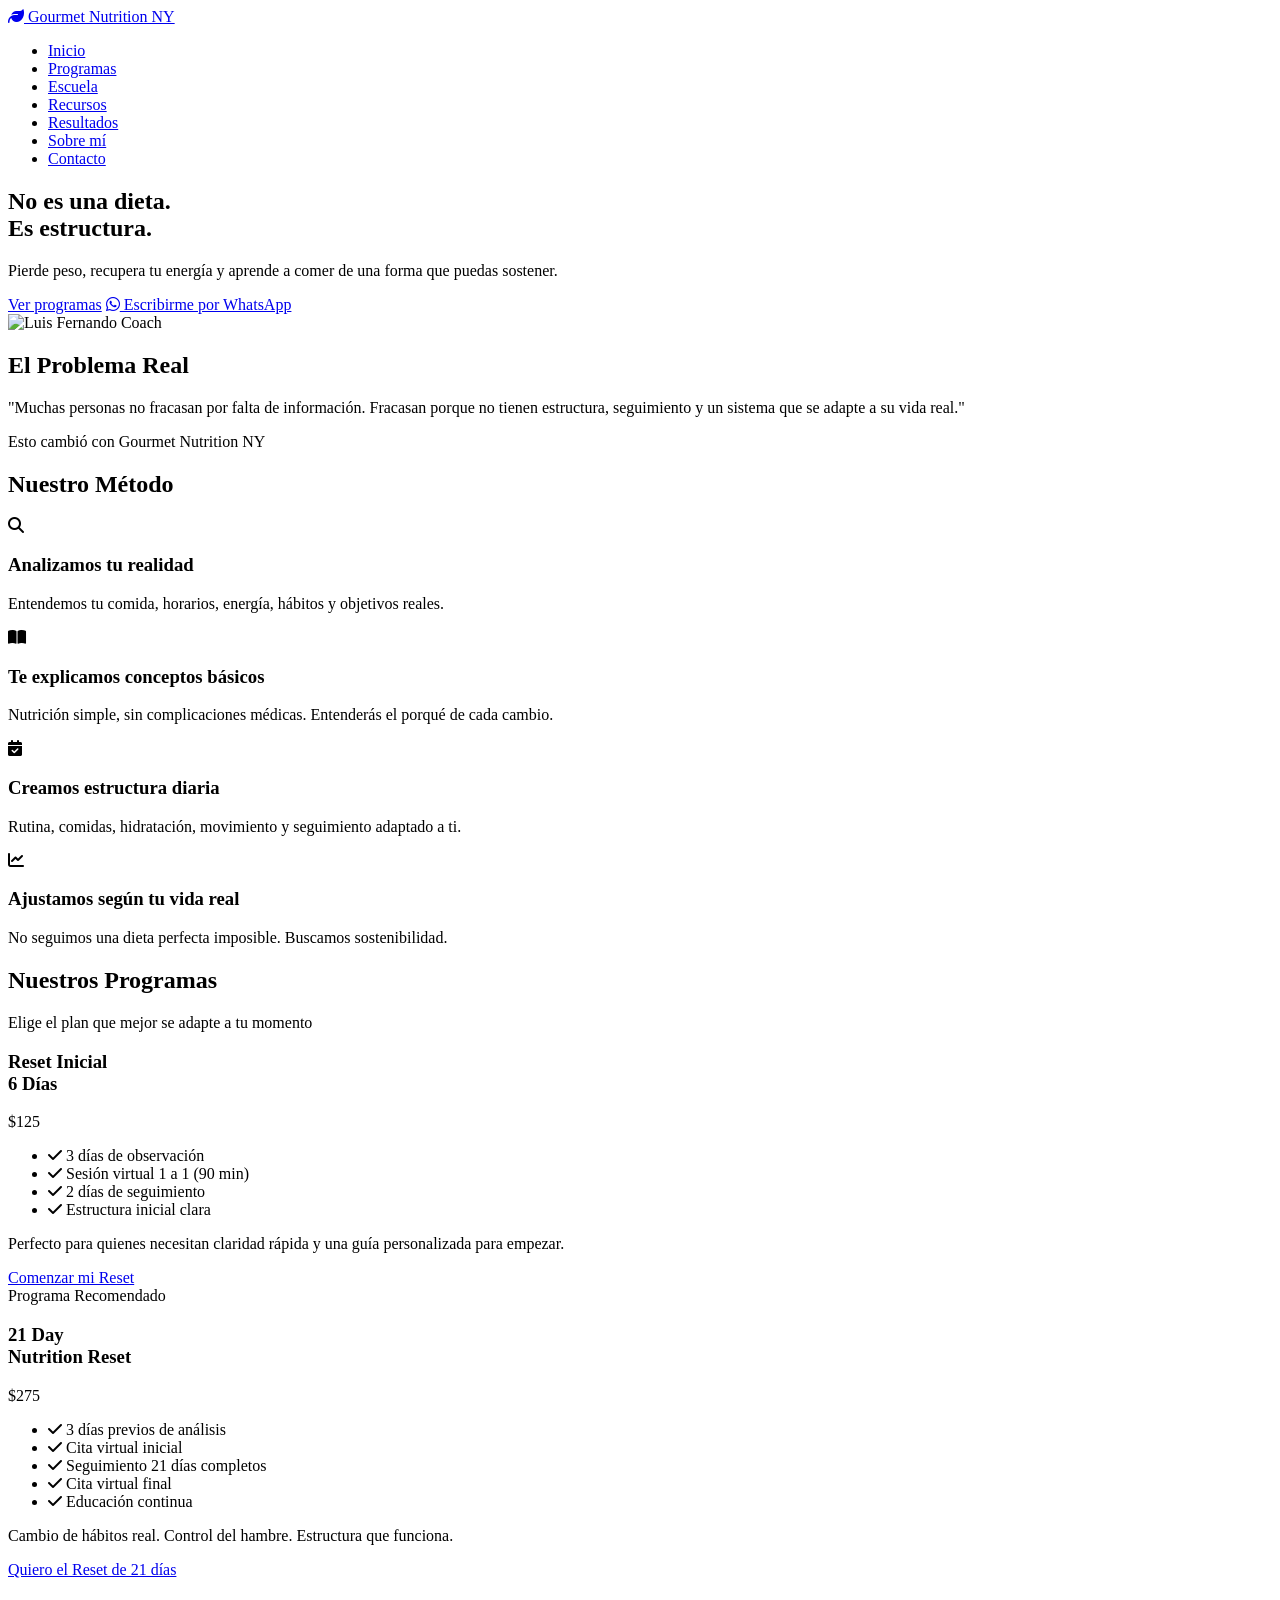
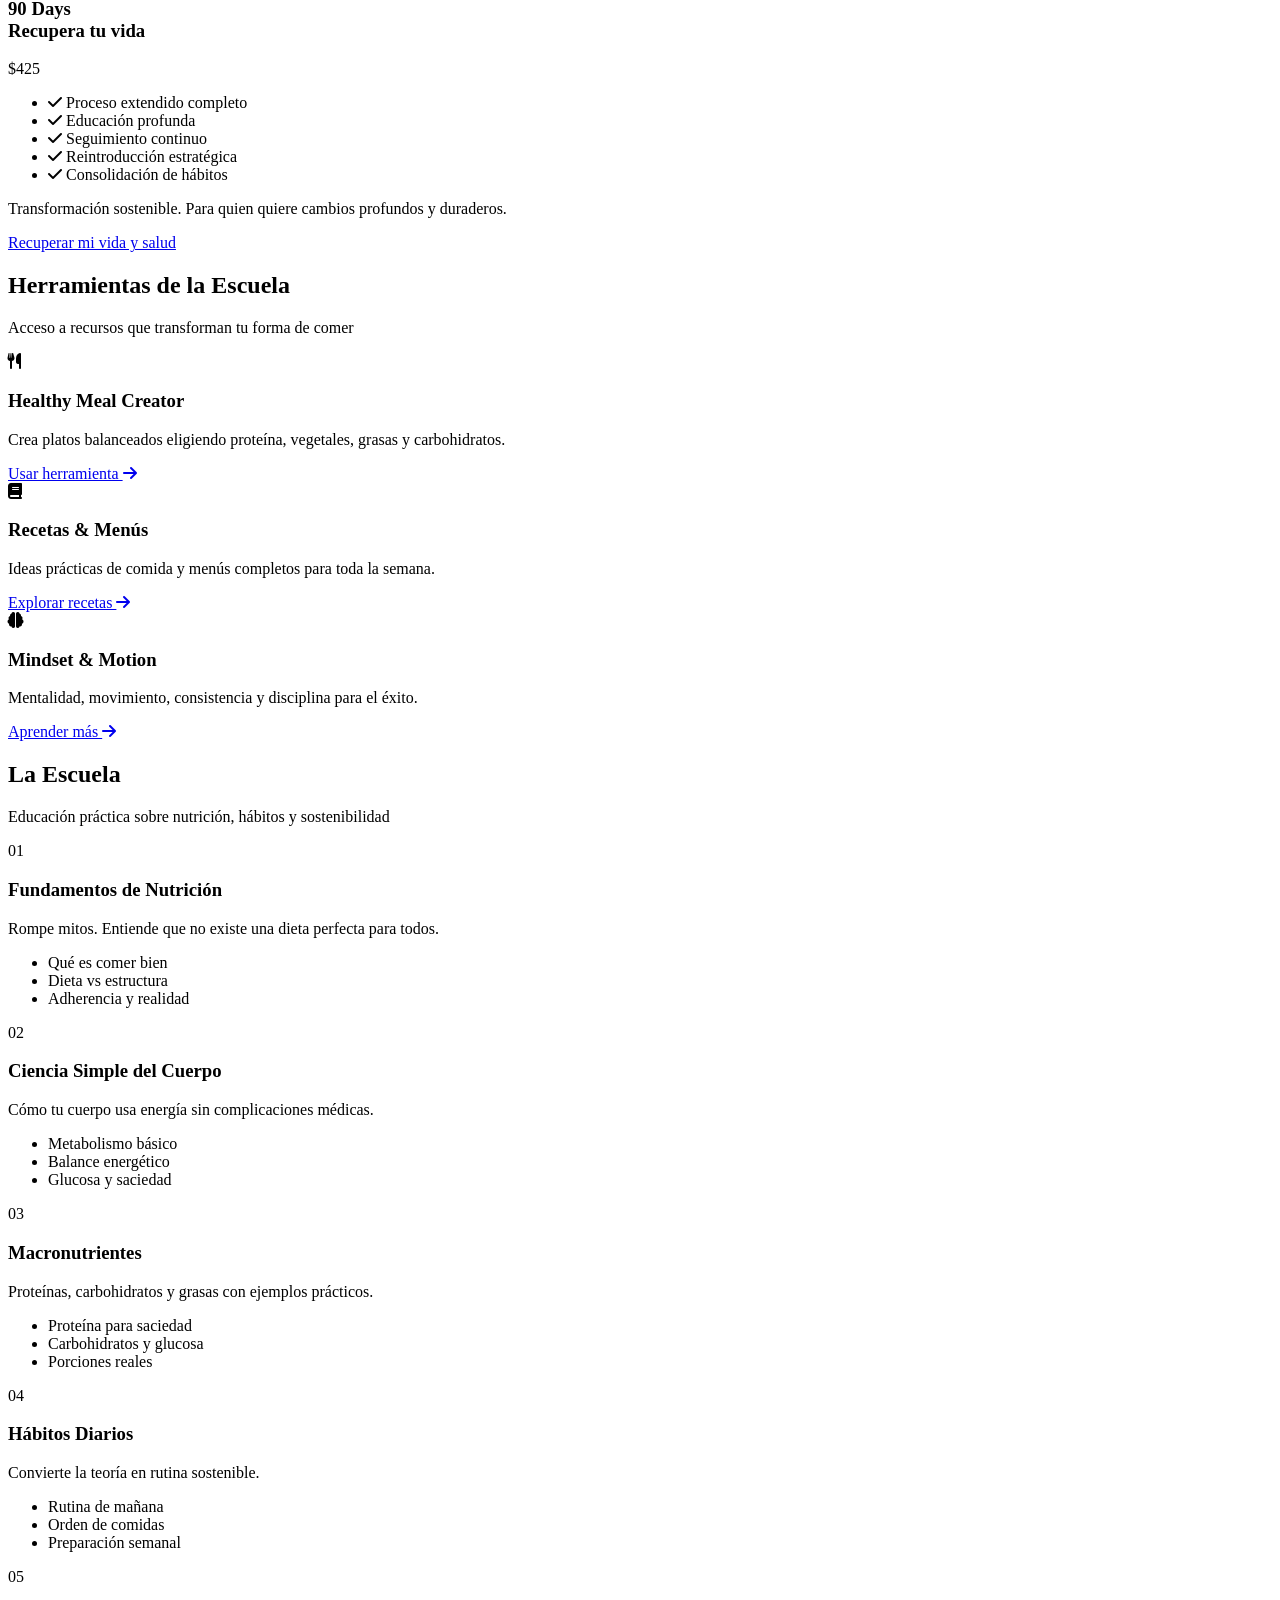
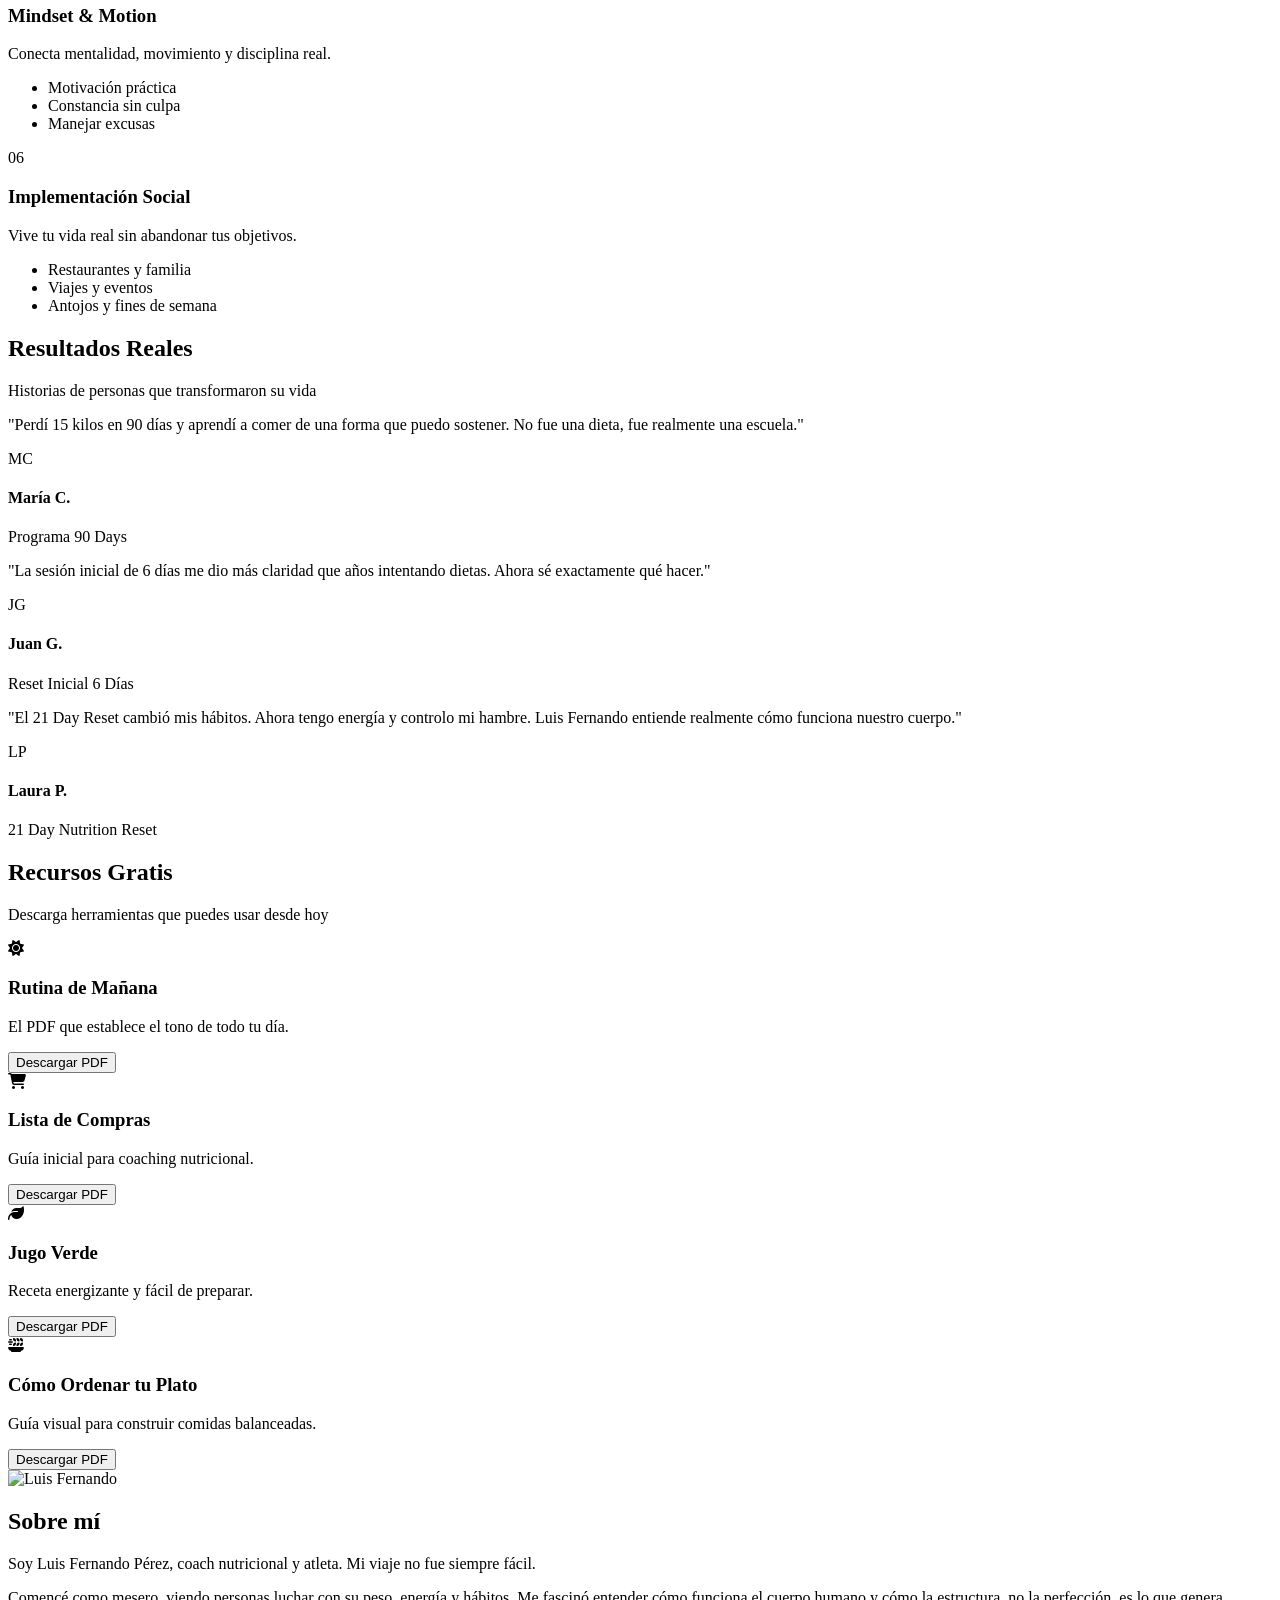
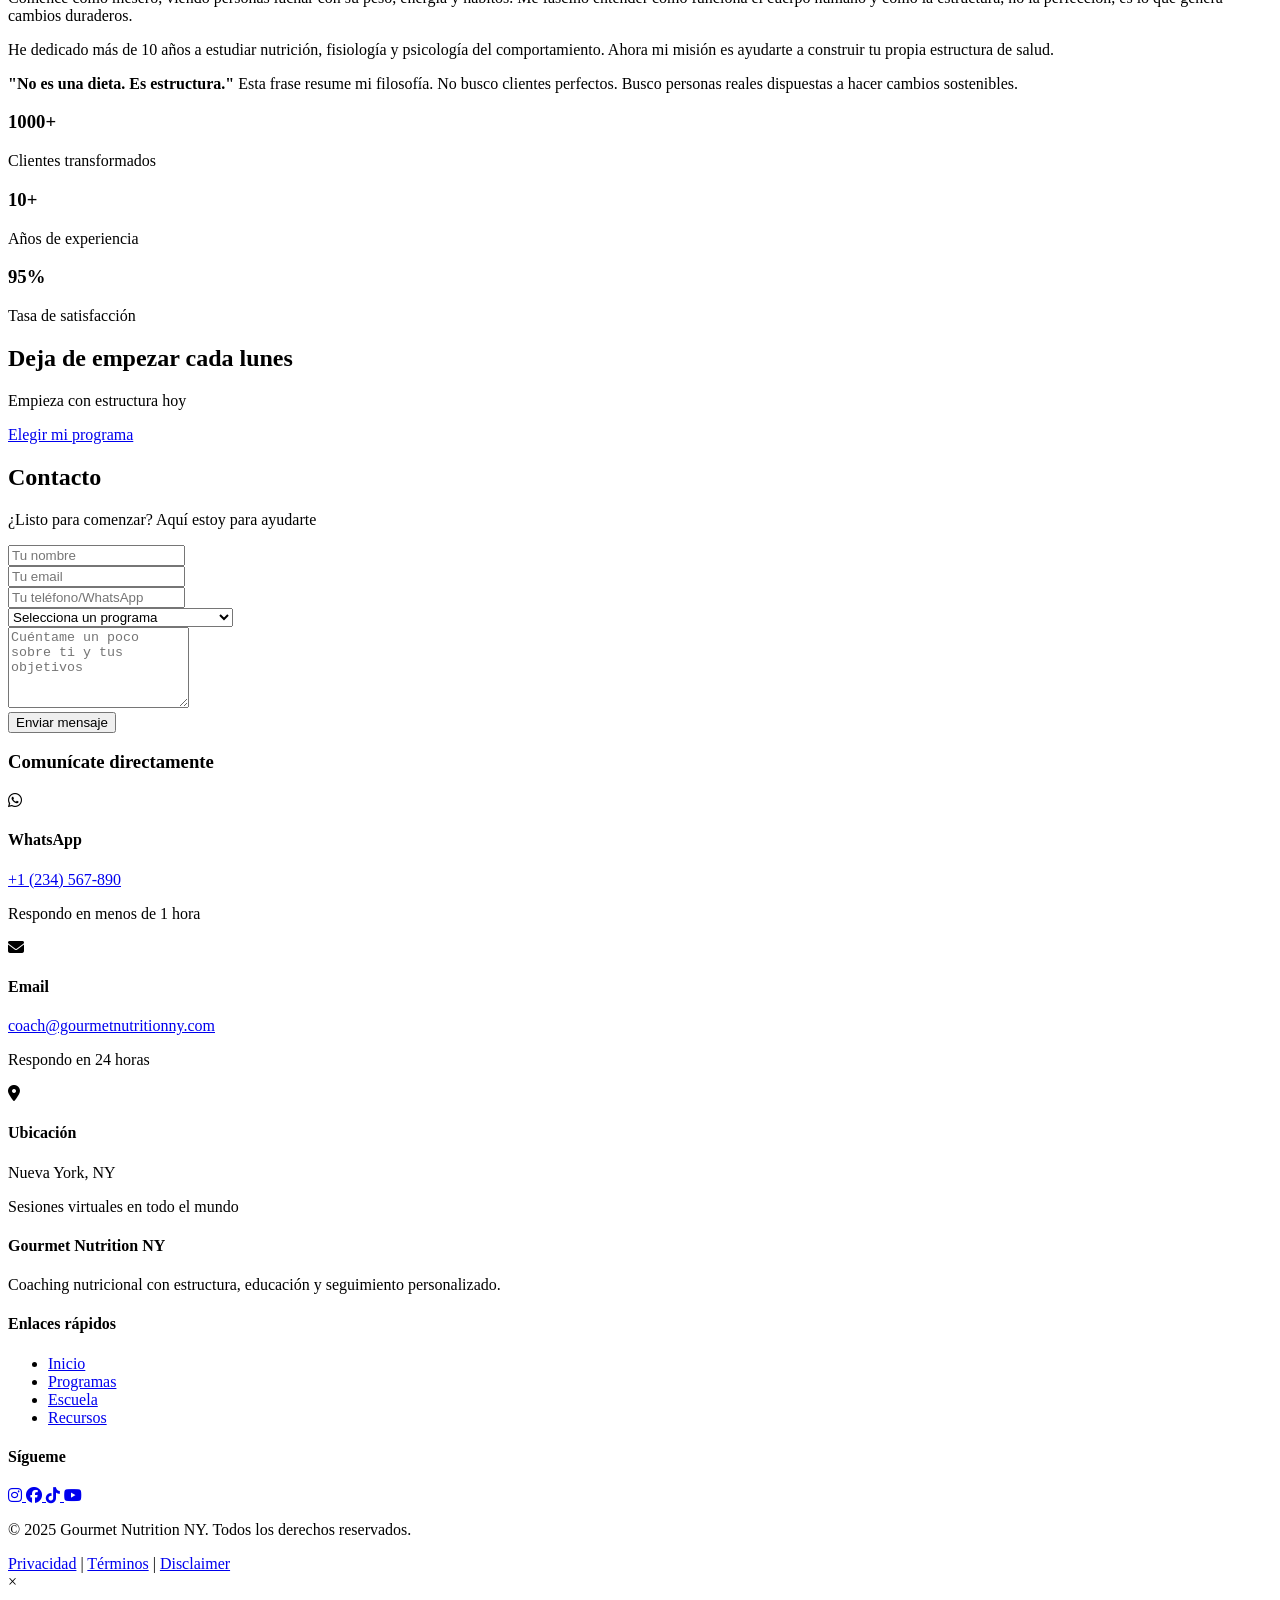
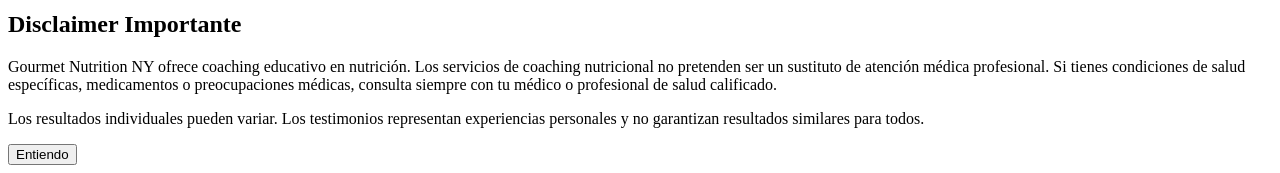
==== index.html @ f9303094 "First files for the website created with autopilots GitHub" ====
<!DOCTYPE html>
<html lang="es">
<head>
    <meta charset="UTF-8">
    <meta name="viewport" content="width=device-width, initial-scale=1.0">
    <meta name="description" content="Gourmet Nutrition NY - Coach Luis Fernando Pérez - Coaching nutricional con estructura y seguimiento personalizado">
    <meta name="keywords" content="nutrición, coaching, peso, energía, hábitos saludables, NY">
    <title>Gourmet Nutrition NY - No es una dieta. Es estructura.</title>
    
    <!-- Link to CSS -->
    <link rel="stylesheet" href="css/styles.css">
    
    <!-- Font Awesome for Icons -->
    <link rel="stylesheet" href="https://cdnjs.cloudflare.com/ajax/libs/font-awesome/6.4.0/css/all.min.css">
</head>
<body>
    <!-- ====== NAVIGATION BAR ====== -->
    <nav class="navbar">
        <div class="navbar-container">
            <!-- LOGO -->
            <div class="navbar-logo">
                <a href="#home">
                    <i class="fas fa-leaf"></i> Gourmet Nutrition NY
                </a>
            </div>
            
            <!-- MENU TOGGLE (Mobile) -->
            <div class="menu-toggle" id="menuToggle">
                <span></span>
                <span></span>
                <span></span>
            </div>
            
            <!-- NAVIGATION MENU -->
            <ul class="nav-menu" id="navMenu">
                <li><a href="#home" class="nav-link">Inicio</a></li>
                <li><a href="#programs" class="nav-link">Programas</a></li>
                <li><a href="#school" class="nav-link">Escuela</a></li>
                <li><a href="#resources" class="nav-link">Recursos</a></li>
                <li><a href="#testimonials" class="nav-link">Resultados</a></li>
                <li><a href="#about" class="nav-link">Sobre mí</a></li>
                <li><a href="#contact" class="nav-link nav-cta">Contacto</a></li>
            </ul>
        </div>
    </nav>

    <!-- ====== SECTION 1: HERO ====== -->
    <section id="home" class="hero">
        <div class="hero-content">
            <h1 class="hero-title">No es una dieta.<br>Es estructura.</h1>
            <p class="hero-subtitle">Pierde peso, recupera tu energía y aprende a comer de una forma que puedas sostener.</p>
            
            <div class="hero-buttons">
                <a href="#programs" class="btn btn-primary">Ver programas</a>
                <a href="https://wa.me/1234567890?text=Hola%20Luis%20Fernando,%20vi%20tu%20website%20y%20quiero%20informaci%C3%B3n" class="btn btn-secondary" target="_blank">
                    <i class="fab fa-whatsapp"></i> Escribirme por WhatsApp
                </a>
            </div>
        </div>
        
        <!-- Hero Image Area -->
        <div class="hero-image">
            <!-- CHANGE THIS IMAGE PATH TO YOUR ACTUAL HERO IMAGE -->
            <!-- Example: Replace 'assets/hero-image.jpg' with your actual image path -->
            <img src="https://via.placeholder.com/500x600?text=Luis+Fernando+%26+Healthy+Nutrition" alt="Luis Fernando Coach" class="hero-img">
        </div>
    </section>

    <!-- ====== SECTION 2: PROBLEM ====== -->
    <section id="problem" class="problem-section">
        <div class="container">
            <h2 class="section-title">El Problema Real</h2>
            <p class="problem-text">
                "Muchas personas no fracasan por falta de información. Fracasan porque no tienen estructura,
                seguimiento y un sistema que se adapte a su vida real."
            </p>
            <p class="problem-emphasis">Esto cambió con Gourmet Nutrition NY</p>
        </div>
    </section>

    <!-- ====== SECTION 3: METHOD ====== -->
    <section id="method" class="method-section">
        <div class="container">
            <h2 class="section-title">Nuestro Método</h2>
            
            <div class="method-grid">
                <!-- Step 1 -->
                <div class="method-card">
                    <div class="method-icon">
                        <i class="fas fa-magnifying-glass"></i>
                    </div>
                    <h3>Analizamos tu realidad</h3>
                    <p>Entendemos tu comida, horarios, energía, hábitos y objetivos reales.</p>
                </div>
                
                <!-- Step 2 -->
                <div class="method-card">
                    <div class="method-icon">
                        <i class="fas fa-book-open"></i>
                    </div>
                    <h3>Te explicamos conceptos básicos</h3>
                    <p>Nutrición simple, sin complicaciones médicas. Entenderás el porqué de cada cambio.</p>
                </div>
                
                <!-- Step 3 -->
                <div class="method-card">
                    <div class="method-icon">
                        <i class="fas fa-calendar-check"></i>
                    </div>
                    <h3>Creamos estructura diaria</h3>
                    <p>Rutina, comidas, hidratación, movimiento y seguimiento adaptado a ti.</p>
                </div>
                
                <!-- Step 4 -->
                <div class="method-card">
                    <div class="method-icon">
                        <i class="fas fa-chart-line"></i>
                    </div>
                    <h3>Ajustamos según tu vida real</h3>
                    <p>No seguimos una dieta perfecta imposible. Buscamos sostenibilidad.</p>
                </div>
            </div>
        </div>
    </section>

    <!-- ====== SECTION 4: PROGRAMS ====== -->
    <section id="programs" class="programs-section">
        <div class="container">
            <h2 class="section-title">Nuestros Programas</h2>
            <p class="section-subtitle">Elige el plan que mejor se adapte a tu momento</p>
            
            <div class="programs-grid">
                <!-- Program 1: 6 Days -->
                <div class="program-card">
                    <div class="program-header">
                        <h3>Reset Inicial<br>6 Días</h3>
                        <p class="program-price">$125</p>
                    </div>
                    
                    <div class="program-body">
                        <ul class="program-features">
                            <li><i class="fas fa-check"></i> 3 días de observación</li>
                            <li><i class="fas fa-check"></i> Sesión virtual 1 a 1 (90 min)</li>
                            <li><i class="fas fa-check"></i> 2 días de seguimiento</li>
                            <li><i class="fas fa-check"></i> Estructura inicial clara</li>
                        </ul>
                        <p class="program-description">Perfecto para quienes necesitan claridad rápida y una guía personalizada para empezar.</p>
                    </div>
                    
                    <a href="#contact" class="btn btn-primary btn-block">Comenzar mi Reset</a>
                </div>
                
                <!-- Program 2: 21 Days (FEATURED) -->
                <div class="program-card program-featured">
                    <div class="featured-badge">Programa Recomendado</div>
                    
                    <div class="program-header">
                        <h3>21 Day<br>Nutrition Reset</h3>
                        <p class="program-price">$275</p>
                    </div>
                    
                    <div class="program-body">
                        <ul class="program-features">
                            <li><i class="fas fa-check"></i> 3 días previos de análisis</li>
                            <li><i class="fas fa-check"></i> Cita virtual inicial</li>
                            <li><i class="fas fa-check"></i> Seguimiento 21 días completos</li>
                            <li><i class="fas fa-check"></i> Cita virtual final</li>
                            <li><i class="fas fa-check"></i> Educación continua</li>
                        </ul>
                        <p class="program-description">Cambio de hábitos real. Control del hambre. Estructura que funciona.</p>
                    </div>
                    
                    <a href="#contact" class="btn btn-primary btn-block">Quiero el Reset de 21 días</a>
                </div>
                
                <!-- Program 3: 90 Days -->
                <div class="program-card">
                    <div class="program-header">
                        <h3>90 Days<br>Recupera tu vida</h3>
                        <p class="program-price">$425</p>
                    </div>
                    
                    <div class="program-body">
                        <ul class="program-features">
                            <li><i class="fas fa-check"></i> Proceso extendido completo</li>
                            <li><i class="fas fa-check"></i> Educación profunda</li>
                            <li><i class="fas fa-check"></i> Seguimiento continuo</li>
                            <li><i class="fas fa-check"></i> Reintroducción estratégica</li>
                            <li><i class="fas fa-check"></i> Consolidación de hábitos</li>
                        </ul>
                        <p class="program-description">Transformación sostenible. Para quien quiere cambios profundos y duraderos.</p>
                    </div>
                    
                    <a href="#contact" class="btn btn-primary btn-block">Recuperar mi vida y salud</a>
                </div>
            </div>
        </div>
    </section>

    <!-- ====== SECTION 5: TOOLS ====== -->
    <section id="tools" class="tools-section">
        <div class="container">
            <h2 class="section-title">Herramientas de la Escuela</h2>
            <p class="section-subtitle">Acceso a recursos que transforman tu forma de comer</p>
            
            <div class="tools-grid">
                <!-- Tool 1 -->
                <div class="tool-card">
                    <div class="tool-icon">
                        <i class="fas fa-utensils"></i>
                    </div>
                    <h3>Healthy Meal Creator</h3>
                    <p>Crea platos balanceados eligiendo proteína, vegetales, grasas y carbohidratos.</p>
                    <a href="#" class="tool-link">Usar herramienta <i class="fas fa-arrow-right"></i></a>
                </div>
                
                <!-- Tool 2 -->
                <div class="tool-card">
                    <div class="tool-icon">
                        <i class="fas fa-book"></i>
                    </div>
                    <h3>Recetas & Menús</h3>
                    <p>Ideas prácticas de comida y menús completos para toda la semana.</p>
                    <a href="#" class="tool-link">Explorar recetas <i class="fas fa-arrow-right"></i></a>
                </div>
                
                <!-- Tool 3 -->
                <div class="tool-card">
                    <div class="tool-icon">
                        <i class="fas fa-brain"></i>
                    </div>
                    <h3>Mindset & Motion</h3>
                    <p>Mentalidad, movimiento, consistencia y disciplina para el éxito.</p>
                    <a href="#" class="tool-link">Aprender más <i class="fas fa-arrow-right"></i></a>
                </div>
            </div>
        </div>
    </section>

    <!-- ====== SECTION 6: SCHOOL ====== -->
    <section id="school" class="school-section">
        <div class="container">
            <h2 class="section-title">La Escuela</h2>
            <p class="section-subtitle">Educación práctica sobre nutrición, hábitos y sostenibilidad</p>
            
            <div class="modules-grid">
                <!-- Module 1 -->
                <div class="module-card">
                    <div class="module-number">01</div>
                    <h3>Fundamentos de Nutrición</h3>
                    <p>Rompe mitos. Entiende que no existe una dieta perfecta para todos.</p>
                    <ul>
                        <li>Qué es comer bien</li>
                        <li>Dieta vs estructura</li>
                        <li>Adherencia y realidad</li>
                    </ul>
                </div>
                
                <!-- Module 2 -->
                <div class="module-card">
                    <div class="module-number">02</div>
                    <h3>Ciencia Simple del Cuerpo</h3>
                    <p>Cómo tu cuerpo usa energía sin complicaciones médicas.</p>
                    <ul>
                        <li>Metabolismo básico</li>
                        <li>Balance energético</li>
                        <li>Glucosa y saciedad</li>
                    </ul>
                </div>
                
                <!-- Module 3 -->
                <div class="module-card">
                    <div class="module-number">03</div>
                    <h3>Macronutrientes</h3>
                    <p>Proteínas, carbohidratos y grasas con ejemplos prácticos.</p>
                    <ul>
                        <li>Proteína para saciedad</li>
                        <li>Carbohidratos y glucosa</li>
                        <li>Porciones reales</li>
                    </ul>
                </div>
                
                <!-- Module 4 -->
                <div class="module-card">
                    <div class="module-number">04</div>
                    <h3>Hábitos Diarios</h3>
                    <p>Convierte la teoría en rutina sostenible.</p>
                    <ul>
                        <li>Rutina de mañana</li>
                        <li>Orden de comidas</li>
                        <li>Preparación semanal</li>
                    </ul>
                </div>
                
                <!-- Module 5 -->
                <div class="module-card">
                    <div class="module-number">05</div>
                    <h3>Mindset & Motion</h3>
                    <p>Conecta mentalidad, movimiento y disciplina real.</p>
                    <ul>
                        <li>Motivación práctica</li>
                        <li>Constancia sin culpa</li>
                        <li>Manejar excusas</li>
                    </ul>
                </div>
                
                <!-- Module 6 -->
                <div class="module-card">
                    <div class="module-number">06</div>
                    <h3>Implementación Social</h3>
                    <p>Vive tu vida real sin abandonar tus objetivos.</p>
                    <ul>
                        <li>Restaurantes y familia</li>
                        <li>Viajes y eventos</li>
                        <li>Antojos y fines de semana</li>
                    </ul>
                </div>
            </div>
        </div>
    </section>

    <!-- ====== SECTION 7: TESTIMONIALS ====== -->
    <section id="testimonials" class="testimonials-section">
        <div class="container">
            <h2 class="section-title">Resultados Reales</h2>
            <p class="section-subtitle">Historias de personas que transformaron su vida</p>
            
            <div class="testimonials-grid">
                <!-- Testimonial 1 -->
                <div class="testimonial-card">
                    <div class="testimonial-text">
                        <p>"Perdí 15 kilos en 90 días y aprendí a comer de una forma que puedo sostener. No fue una dieta, fue realmente una escuela."</p>
                    </div>
                    <div class="testimonial-author">
                        <div class="author-avatar">MC</div>
                        <div class="author-info">
                            <h4>María C.</h4>
                            <p>Programa 90 Days</p>
                        </div>
                    </div>
                </div>
                
                <!-- Testimonial 2 -->
                <div class="testimonial-card">
                    <div class="testimonial-text">
                        <p>"La sesión inicial de 6 días me dio más claridad que años intentando dietas. Ahora sé exactamente qué hacer."</p>
                    </div>
                    <div class="testimonial-author">
                        <div class="author-avatar">JG</div>
                        <div class="author-info">
                            <h4>Juan G.</h4>
                            <p>Reset Inicial 6 Días</p>
                        </div>
                    </div>
                </div>
                
                <!-- Testimonial 3 -->
                <div class="testimonial-card">
                    <div class="testimonial-text">
                        <p>"El 21 Day Reset cambió mis hábitos. Ahora tengo energía y controlo mi hambre. Luis Fernando entiende realmente cómo funciona nuestro cuerpo."</p>
                    </div>
                    <div class="testimonial-author">
                        <div class="author-avatar">LP</div>
                        <div class="author-info">
                            <h4>Laura P.</h4>
                            <p>21 Day Nutrition Reset</p>
                        </div>
                    </div>
                </div>
            </div>
        </div>
    </section>

    <!-- ====== SECTION 8: RESOURCES ====== -->
    <section id="resources" class="resources-section">
        <div class="container">
            <h2 class="section-title">Recursos Gratis</h2>
            <p class="section-subtitle">Descarga herramientas que puedes usar desde hoy</p>
            
            <div class="resources-grid">
                <!-- Resource 1 -->
                <div class="resource-card">
                    <div class="resource-icon">
                        <i class="fas fa-sun"></i>
                    </div>
                    <h3>Rutina de Mañana</h3>
                    <p>El PDF que establece el tono de todo tu día.</p>
                    <button class="btn btn-outline" onclick="downloadResource('morning-routine.pdf')">Descargar PDF</button>
                </div>
                
                <!-- Resource 2 -->
                <div class="resource-card">
                    <div class="resource-icon">
                        <i class="fas fa-shopping-cart"></i>
                    </div>
                    <h3>Lista de Compras</h3>
                    <p>Guía inicial para coaching nutricional.</p>
                    <button class="btn btn-outline" onclick="downloadResource('shopping-list.pdf')">Descargar PDF</button>
                </div>
                
                <!-- Resource 3 -->
                <div class="resource-card">
                    <div class="resource-icon">
                        <i class="fas fa-leaf"></i>
                    </div>
                    <h3>Jugo Verde</h3>
                    <p>Receta energizante y fácil de preparar.</p>
                    <button class="btn btn-outline" onclick="downloadResource('green-juice.pdf')">Descargar PDF</button>
                </div>
                
                <!-- Resource 4 -->
                <div class="resource-card">
                    <div class="resource-icon">
                        <i class="fas fa-plate-wheat"></i>
                    </div>
                    <h3>Cómo Ordenar tu Plato</h3>
                    <p>Guía visual para construir comidas balanceadas.</p>
                    <button class="btn btn-outline" onclick="downloadResource('plate-guide.pdf')">Descargar PDF</button>
                </div>
            </div>
        </div>
    </section>

    <!-- ====== SECTION 9: ABOUT ====== -->
    <section id="about" class="about-section">
        <div class="container">
            <div class="about-grid">
                <!-- About Image -->
                <div class="about-image">
                    <!-- CHANGE THIS IMAGE TO YOUR ACTUAL PHOTO -->
                    <img src="https://via.placeholder.com/400x500?text=Luis+Fernando+Coach" alt="Luis Fernando" class="about-img">
                </div>
                
                <!-- About Text -->
                <div class="about-text">
                    <h2 class="section-title">Sobre mí</h2>
                    <p>
                        Soy Luis Fernando Pérez, coach nutricional y atleta. Mi viaje no fue siempre fácil.
                    </p>
                    <p>
                        Comencé como mesero, viendo personas luchar con su peso, energía y hábitos. Me fascinó entender cómo funciona el cuerpo humano y cómo la estructura, no la perfección, es lo que genera cambios duraderos.
                    </p>
                    <p>
                        He dedicado más de 10 años a estudiar nutrición, fisiología y psicología del comportamiento. Ahora mi misión es ayudarte a construir tu propia estructura de salud.
                    </p>
                    <p>
                        <strong>"No es una dieta. Es estructura."</strong> Esta frase resume mi filosofía. No busco clientes perfectos. Busco personas reales dispuestas a hacer cambios sostenibles.
                    </p>
                    
                    <div class="about-stats">
                        <div class="stat">
                            <h3>1000+</h3>
                            <p>Clientes transformados</p>
                        </div>
                        <div class="stat">
                            <h3>10+</h3>
                            <p>Años de experiencia</p>
                        </div>
                        <div class="stat">
                            <h3>95%</h3>
                            <p>Tasa de satisfacción</p>
                        </div>
                    </div>
                </div>
            </div>
        </div>
    </section>

    <!-- ====== SECTION 10: CTA FINAL ====== -->
    <section class="cta-final-section">
        <div class="container">
            <h2>Deja de empezar cada lunes</h2>
            <p>Empieza con estructura hoy</p>
            <a href="#contact" class="btn btn-primary btn-large">Elegir mi programa</a>
        </div>
    </section>

    <!-- ====== SECTION 11: CONTACT ====== -->
    <section id="contact" class="contact-section">
        <div class="container">
            <h2 class="section-title">Contacto</h2>
            <p class="section-subtitle">¿Listo para comenzar? Aquí estoy para ayudarte</p>
            
            <div class="contact-grid">
                <!-- Contact Form -->
                <div class="contact-form">
                    <form id="contactForm" onsubmit="handleFormSubmit(event)">
                        <div class="form-group">
                            <input type="text" placeholder="Tu nombre" id="name" required>
                        </div>
                        <div class="form-group">
                            <input type="email" placeholder="Tu email" id="email" required>
                        </div>
                        <div class="form-group">
                            <input type="tel" placeholder="Tu teléfono/WhatsApp" id="phone" required>
                        </div>
                        <div class="form-group">
                            <select id="program" required>
                                <option value="">Selecciona un programa</option>
                                <option value="Reset Inicial 6 Días">Reset Inicial 6 Días - $125</option>
                                <option value="21 Day Nutrition Reset">21 Day Nutrition Reset - $275</option>
                                <option value="90 Days - Recupera tu vida">90 Days - Recupera tu vida - $425</option>
                            </select>
                        </div>
                        <div class="form-group">
                            <textarea placeholder="Cuéntame un poco sobre ti y tus objetivos" id="message" rows="5" required></textarea>
                        </div>
                        <button type="submit" class="btn btn-primary btn-block">Enviar mensaje</button>
                    </form>
                </div>
                
                <!-- Contact Info -->
                <div class="contact-info">
                    <h3>Comunícate directamente</h3>
                    
                    <div class="contact-item">
                        <i class="fab fa-whatsapp"></i>
                        <div>
                            <h4>WhatsApp</h4>
                            <a href="https://wa.me/1234567890" target="_blank">+1 (234) 567-890</a>
                            <p>Respondo en menos de 1 hora</p>
                        </div>
                    </div>
                    
                    <div class="contact-item">
                        <i class="fas fa-envelope"></i>
                        <div>
                            <h4>Email</h4>
                            <a href="mailto:coach@gourmetnutritionny.com">coach@gourmetnutritionny.com</a>
                            <p>Respondo en 24 horas</p>
                        </div>
                    </div>
                    
                    <div class="contact-item">
                        <i class="fas fa-map-marker-alt"></i>
                        <div>
                            <h4>Ubicación</h4>
                            <p>Nueva York, NY</p>
                            <p>Sesiones virtuales en todo el mundo</p>
                        </div>
                    </div>
                </div>
            </div>
        </div>
    </section>

    <!-- ====== FOOTER ====== -->
    <footer class="footer">
        <div class="container">
            <div class="footer-content">
                <div class="footer-section">
                    <h4>Gourmet Nutrition NY</h4>
                    <p>Coaching nutricional con estructura, educación y seguimiento personalizado.</p>
                </div>
                
                <div class="footer-section">
                    <h4>Enlaces rápidos</h4>
                    <ul>
                        <li><a href="#home">Inicio</a></li>
                        <li><a href="#programs">Programas</a></li>
                        <li><a href="#school">Escuela</a></li>
                        <li><a href="#resources">Recursos</a></li>
                    </ul>
                </div>
                
                <div class="footer-section">
                    <h4>Sígueme</h4>
                    <div class="social-links">
                        <a href="https://instagram.com/gourmetnutritionny" target="_blank" title="Instagram">
                            <i class="fab fa-instagram"></i>
                        </a>
                        <a href="https://facebook.com/gourmetnutritionny" target="_blank" title="Facebook">
                            <i class="fab fa-facebook"></i>
                        </a>
                        <a href="https://tiktok.com/@gourmetnutritionny" target="_blank" title="TikTok">
                            <i class="fab fa-tiktok"></i>
                        </a>
                        <a href="https://youtube.com/@gourmetnutritionny" target="_blank" title="YouTube">
                            <i class="fab fa-youtube"></i>
                        </a>
                    </div>
                </div>
            </div>
            
            <div class="footer-bottom">
                <p>&copy; 2025 Gourmet Nutrition NY. Todos los derechos reservados.</p>
                <div class="footer-links">
                    <a href="#privacy">Privacidad</a> | 
                    <a href="#terms">Términos</a> | 
                    <a href="#disclaimer">Disclaimer</a>
                </div>
            </div>
        </div>
    </footer>

    <!-- DISCLAIMER MODAL -->
    <div id="disclaimerModal" class="modal">
        <div class="modal-content">
            <span class="close" onclick="closeDisclaimer()">&times;</span>
            <h2>Disclaimer Importante</h2>
            <p>
                Gourmet Nutrition NY ofrece coaching educativo en nutrición. Los servicios de coaching nutricional no pretenden ser un sustituto de atención médica profesional. 
                Si tienes condiciones de salud específicas, medicamentos o preocupaciones médicas, consulta siempre con tu médico o profesional de salud calificado.
            </p>
            <p>
                Los resultados individuales pueden variar. Los testimonios representan experiencias personales y no garantizan resultados similares para todos.
            </p>
            <button class="btn btn-primary" onclick="closeDisclaimer()">Entiendo</button>
        </div>
    </div>

    <!-- JavaScript -->
    <script src="js/script.js"></script>
</body>
</html>
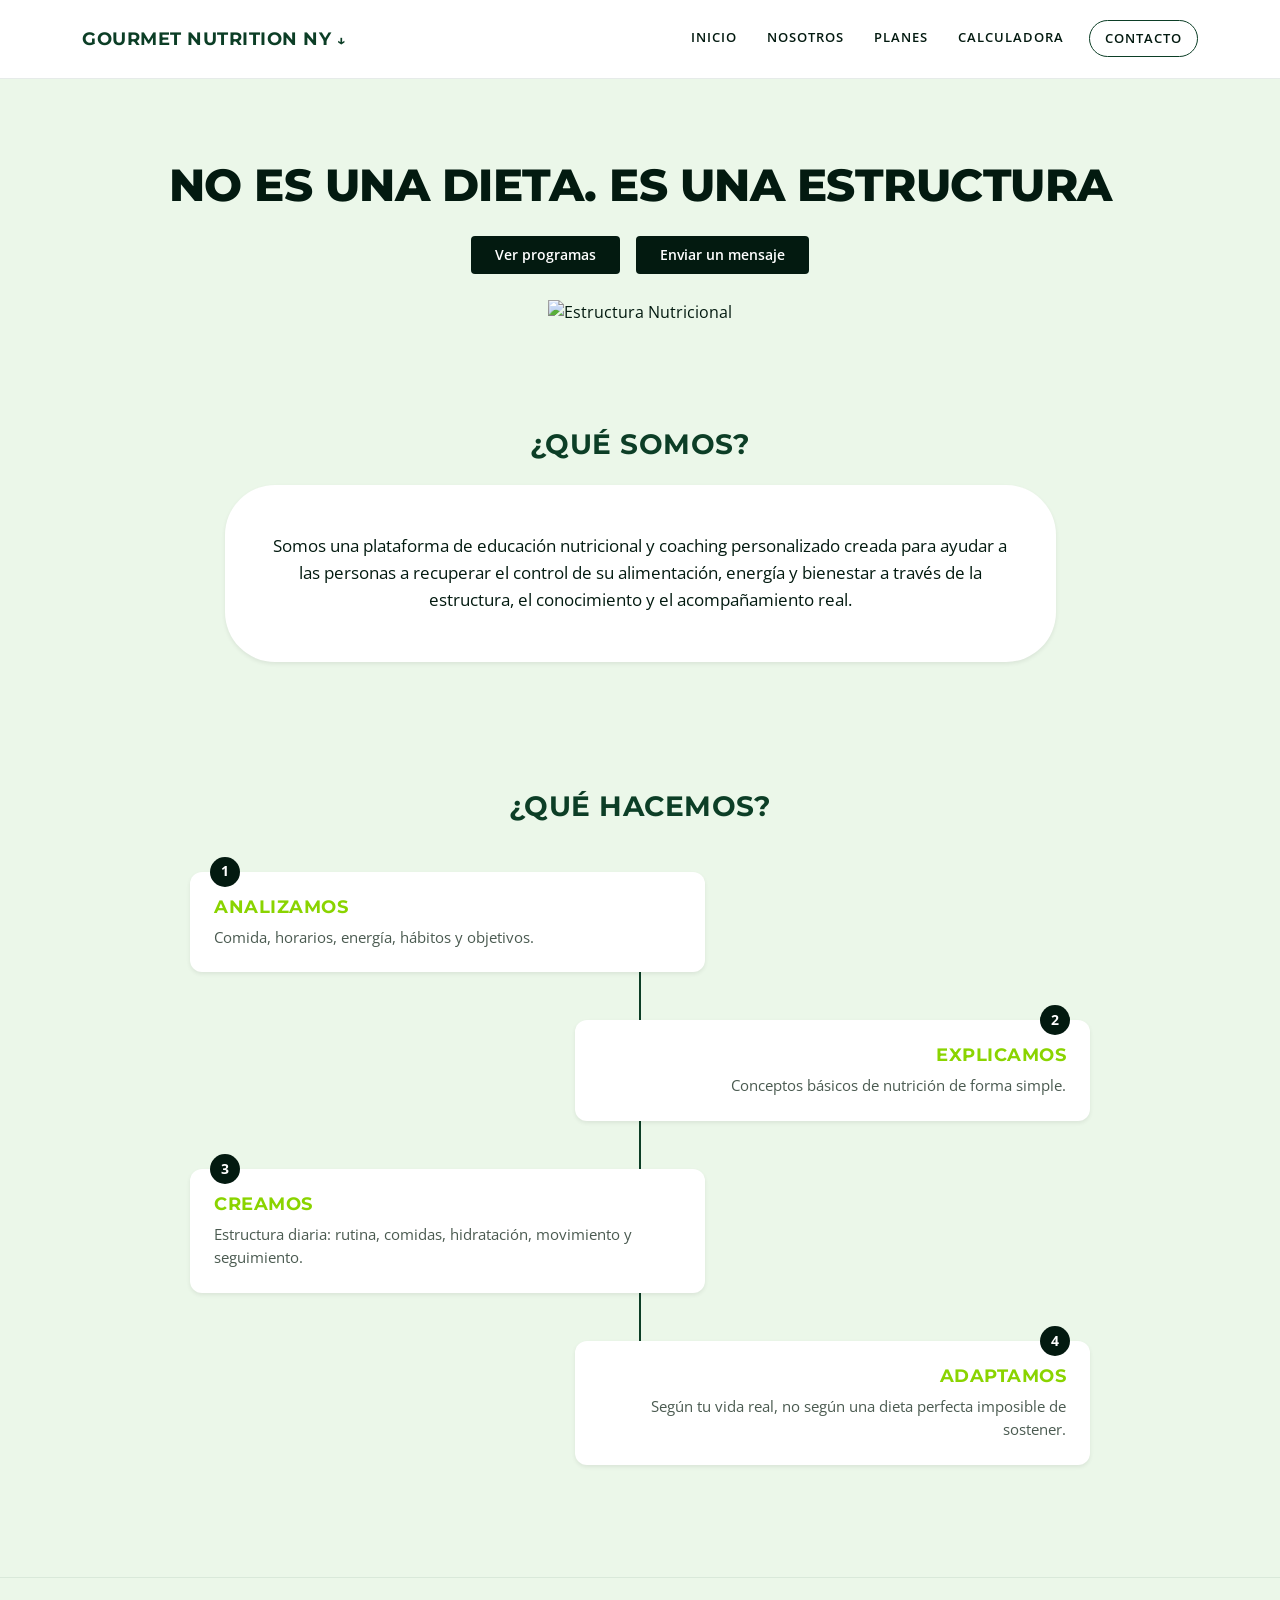
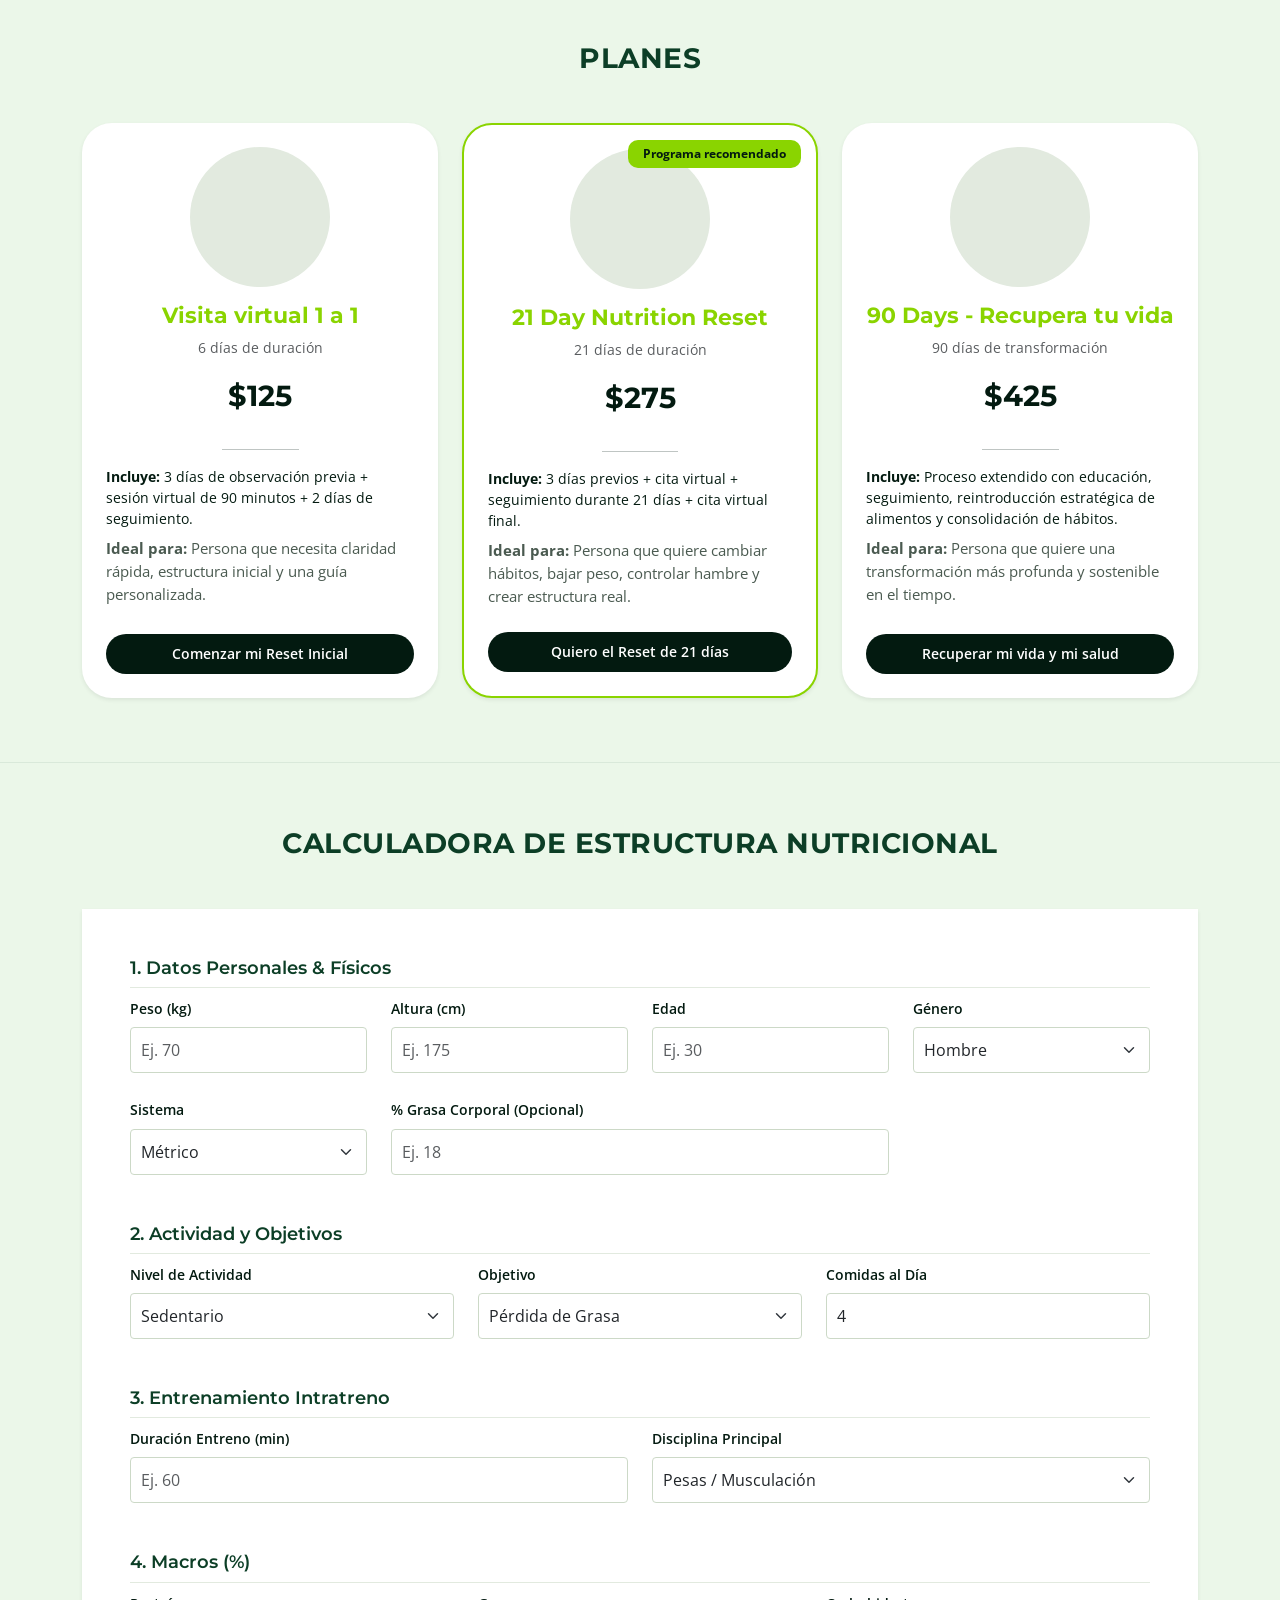
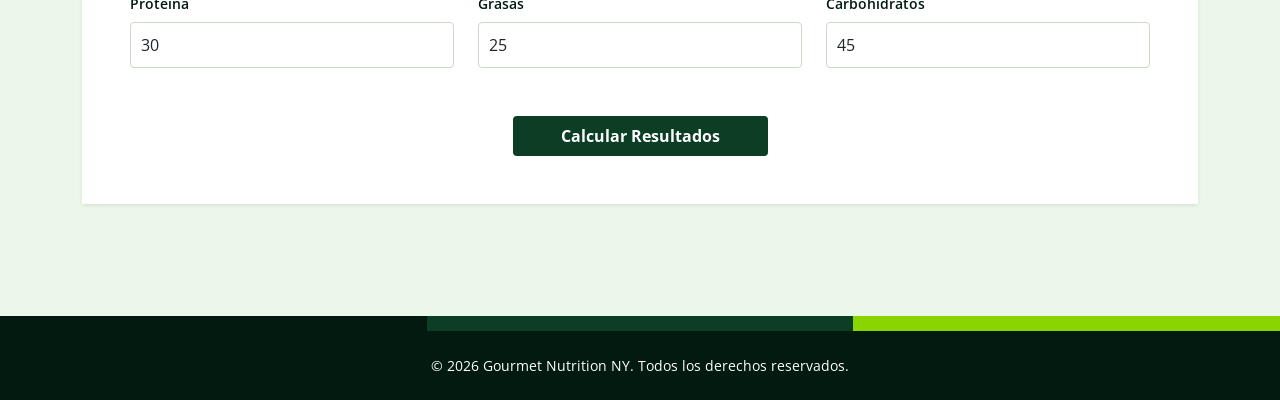
==== commit e224ffc7: "Add files via upload" ====
--- a/index.html
+++ b/index.html
@@ -1,615 +1,360 @@
 <!DOCTYPE html>
 <html lang="es">
 <head>
-    <meta charset="UTF-8">
-    <meta name="viewport" content="width=device-width, initial-scale=1.0">
-    <meta name="description" content="Gourmet Nutrition NY - Coach Luis Fernando Pérez - Coaching nutricional con estructura y seguimiento personalizado">
-    <meta name="keywords" content="nutrición, coaching, peso, energía, hábitos saludables, NY">
-    <title>Gourmet Nutrition NY - No es una dieta. Es estructura.</title>
-    
-    <!-- Link to CSS -->
-    <link rel="stylesheet" href="css/styles.css">
-    
-    <!-- Font Awesome for Icons -->
-    <link rel="stylesheet" href="https://cdnjs.cloudflare.com/ajax/libs/font-awesome/6.4.0/css/all.min.css">
+  <meta charset="UTF-8"/>
+  <meta name="viewport" content="width=device-width, initial-scale=1.0"/>
+  <title>Gourmet Nutrition NY - Plataforma Nutricional</title>
+  
+  <link href="https://cdn.jsdelivr.net/npm/bootstrap@5.3.0/dist/css/bootstrap.min.css" rel="stylesheet"/>
+  <link rel="preconnect" href="https://fonts.googleapis.com">
+  <link rel="preconnect" href="https://fonts.gstatic.com" crossorigin>
+  <link href="https://fonts.googleapis.com/css2?family=Montserrat:wght@400;600;700;800&family=Open+Sans:wght@400;600&display=swap" rel="stylesheet">
+  
+  <link rel="stylesheet" href="style.css">
+  
+  <script src="https://cdn.jsdelivr.net/npm/chart.js"></script>
 </head>
 <body>
-    <!-- ====== NAVIGATION BAR ====== -->
-    <nav class="navbar">
-        <div class="navbar-container">
-            <!-- LOGO -->
-            <div class="navbar-logo">
-                <a href="#home">
-                    <i class="fas fa-leaf"></i> Gourmet Nutrition NY
-                </a>
-            </div>
-            
-            <!-- MENU TOGGLE (Mobile) -->
-            <div class="menu-toggle" id="menuToggle">
-                <span></span>
-                <span></span>
-                <span></span>
-            </div>
-            
-            <!-- NAVIGATION MENU -->
-            <ul class="nav-menu" id="navMenu">
-                <li><a href="#home" class="nav-link">Inicio</a></li>
-                <li><a href="#programs" class="nav-link">Programas</a></li>
-                <li><a href="#school" class="nav-link">Escuela</a></li>
-                <li><a href="#resources" class="nav-link">Recursos</a></li>
-                <li><a href="#testimonials" class="nav-link">Resultados</a></li>
-                <li><a href="#about" class="nav-link">Sobre mí</a></li>
-                <li><a href="#contact" class="nav-link nav-cta">Contacto</a></li>
-            </ul>
-        </div>
-    </nav>
-
-    <!-- ====== SECTION 1: HERO ====== -->
-    <section id="home" class="hero">
-        <div class="hero-content">
-            <h1 class="hero-title">No es una dieta.<br>Es estructura.</h1>
-            <p class="hero-subtitle">Pierde peso, recupera tu energía y aprende a comer de una forma que puedas sostener.</p>
-            
-            <div class="hero-buttons">
-                <a href="#programs" class="btn btn-primary">Ver programas</a>
-                <a href="https://wa.me/1234567890?text=Hola%20Luis%20Fernando,%20vi%20tu%20website%20y%20quiero%20informaci%C3%B3n" class="btn btn-secondary" target="_blank">
-                    <i class="fab fa-whatsapp"></i> Escribirme por WhatsApp
-                </a>
-            </div>
-        </div>
+
+  <nav class="navbar navbar-expand-lg custom-navbar sticky-top">
+    <div class="container">
+      <a class="navbar-brand fw-bold" href="#">GOURMET NUTRITION NY <span class="brand-arrow">↓</span></a>
+      <button class="navbar-toggler" type="button" data-bs-toggle="collapse" data-bs-target="#navbarNav">
+        <span class="navbar-toggler-icon"></span>
+      </button>
+      <div class="collapse navbar-collapse justify-content-end" id="navbarNav">
+        <ul class="navbar-nav">
+          <li class="nav-item"><a class="nav-link" href="#inicio">INICIO</a></li>
+          <li class="nav-item"><a class="nav-link" href="#que-somos">NOSOTROS</a></li>
+          <li class="nav-item"><a class="nav-link" href="#planes">PLANES</a></li>
+          <li class="nav-item"><a class="nav-link" href="#calculadora">CALCULADORA</a></li>
+          <li class="nav-item"><a class="nav-link btn-nav-contact" href="#contacto">CONTACTO</a></li>
+        </ul>
+      </div>
+    </div>
+  </nav>
+
+  <header id="inicio" class="hero-section text-center">
+    <div class="container">
+      <h1 class="display-3 fw-extrabold hero-title mb-4">NO ES UNA DIETA. ES UNA ESTRUCTURA</h1>
+      
+      <div class="hero-btn-group d-flex justify-content-center gap-3 my-4">
+        <a href="#planes" class="btn btn-brand-dark px-4 py-2">Ver programas</a>
+        <a href="https://wa.me/tu_numero" target="_blank" class="btn btn-brand-dark px-4 py-2">Enviar un mensaje</a>
+      </div>
+
+      <div class="hero-image-container mt-4">
+        <img src="img/HERO.png" alt="Estructura Nutricional" class="img-fluid hero-bowl-img">
+      </div>
+    </div>
+  </header>
+
+  <section id="que-somos" class="py-5 bg-brand-light">
+    <div class="container text-center py-3">
+      <h2 class="section-main-title mb-4">¿QUÉ SOMOS?</h2>
+      <div class="row justify-content-center">
+        <div class="col-lg-9">
+          <div class="pill-banner p-4 p-md-5 shadow-sm">
+            <p class="lead-text mb-0">
+              Somos una plataforma de educación nutricional y coaching personalizado creada para ayudar a las personas a recuperar el control de su alimentación, energía y bienestar a través de la estructura, el conocimiento y el acompañamiento real.
+            </p>
+          </div>
+        </div>
+      </div>
+    </div>
+  </section>
+
+  <section id="que-hacemos" class="py-5 bg-brand-light">
+    <div class="container py-3">
+      <h2 class="section-main-title text-center mb-5">¿QUÉ HACEMOS?</h2>
+      
+      <div class="timeline-container position-relative mx-auto" style="max-width: 900px;">
+        <div class="timeline-svg-line d-none d-md-block"></div>
+
+        <div class="row timeline-row justify-content-start mb-5">
+          <div class="col-md-7">
+            <div class="timeline-card p-4 bg-white shadow-sm position-relative">
+              <span class="step-number">1</span>
+              <h4 class="fw-bold text-accent-green mb-2">ANALIZAMOS</h4>
+              <p class="mb-0 text-muted-dark">Comida, horarios, energía, hábitos y objetivos.</p>
+            </div>
+          </div>
+        </div>
+
+        <div class="row timeline-row justify-content-end mb-5 text-md-end">
+          <div class="col-md-7">
+            <div class="timeline-card p-4 bg-white shadow-sm position-relative">
+              <span class="step-number">2</span>
+              <h4 class="fw-bold text-accent-green mb-2">EXPLICAMOS</h4>
+              <p class="mb-0 text-muted-dark">Conceptos básicos de nutrición de forma simple.</p>
+            </div>
+          </div>
+        </div>
+
+        <div class="row timeline-row justify-content-start mb-5">
+          <div class="col-md-7">
+            <div class="timeline-card p-4 bg-white shadow-sm position-relative">
+              <span class="step-number">3</span>
+              <h4 class="fw-bold text-accent-green mb-2">CREAMOS</h4>
+              <p class="mb-0 text-muted-dark">Estructura diaria: rutina, comidas, hidratación, movimiento y seguimiento.</p>
+            </div>
+          </div>
+        </div>
+
+        <div class="row timeline-row justify-content-end mb-5 text-md-end">
+          <div class="col-md-7">
+            <div class="timeline-card p-4 bg-white shadow-sm position-relative">
+              <span class="step-number">4</span>
+              <h4 class="fw-bold text-accent-green mb-2">ADAPTAMOS</h4>
+              <p class="mb-0 text-muted-dark">Según tu vida real, no según una dieta perfecta imposible de sostener.</p>
+            </div>
+          </div>
+        </div>
+
+      </div>
+    </div>
+  </section>
+
+  <section id="planes" class="py-5 bg-brand-light border-top-layout">
+    <div class="container py-3">
+      <h2 class="section-main-title text-center mb-5">PLANES</h2>
+      
+      <div class="row g-4 justify-content-center align-items-stretch">
+        <div class="col-md-4">
+          <div class="plan-card p-4 bg-white h-100 d-flex flex-column text-center shadow-sm">
+            <div class="plan-visual mb-3 mx-auto"></div>
+            <h4 class="fw-bold plan-title mb-2">Visita virtual 1 a 1</h4>
+            <p class="text-muted small mb-3">6 días de duración</p>
+            <div class="plan-price mb-3">$125</div>
+            <hr class="w-25 mx-auto my-3">
+            <div class="plan-details text-start mb-4 flex-grow-1">
+              <p class="small mb-2"><strong>Incluye:</strong> 3 días de observación previa + sesión virtual de 90 minutos + 2 días de seguimiento.</p>
+              <p class="small mb-0 text-muted-dark"><strong>Ideal para:</strong> Persona que necesita claridad rápida, estructura inicial y una guía personalizada.</p>
+            </div>
+            <a href="https://wa.me/tu_numero?text=Hola,%20quiero%20mi%20Visita%20Virtual%201%20a%201" target="_blank" class="btn btn-plan w-100 mt-auto">Comenzar mi Reset Inicial</a>
+          </div>
+        </div>
+
+        <div class="col-md-4">
+          <div class="plan-card p-4 bg-white h-100 d-flex flex-column text-center shadow-sm featured-plan">
+            <span class="badge-featured">Programa recomendado</span>
+            <div class="plan-visual mb-3 mx-auto"></div>
+            <h4 class="fw-bold plan-title mb-2">21 Day Nutrition Reset</h4>
+            <p class="text-muted small mb-3">21 días de duración</p>
+            <div class="plan-price mb-3">$275</div>
+            <hr class="w-25 mx-auto my-3">
+            <div class="plan-details text-start mb-4 flex-grow-1">
+              <p class="small mb-2"><strong>Incluye:</strong> 3 días previos + cita virtual + seguimiento durante 21 días + cita virtual final.</p>
+              <p class="small mb-0 text-muted-dark"><strong>Ideal para:</strong> Persona que quiere cambiar hábitos, bajar peso, controlar hambre y crear estructura real.</p>
+            </div>
+            <a href="https://wa.me/tu_numero?text=Hola,%20quiero%20el%20Reset%20de%2021%20días" target="_blank" class="btn btn-plan w-100 mt-auto btn-featured">Quiero el Reset de 21 días</a>
+          </div>
+        </div>
+
+        <div class="col-md-4">
+          <div class="plan-card p-4 bg-white h-100 d-flex flex-column text-center shadow-sm">
+            <div class="plan-visual mb-3 mx-auto"></div>
+            <h4 class="fw-bold plan-title mb-2">90 Days - Recupera tu vida</h4>
+            <p class="text-muted small mb-3">90 días de transformación</p>
+            <div class="plan-price mb-3">$425</div>
+            <hr class="w-25 mx-auto my-3">
+            <div class="plan-details text-start mb-4 flex-grow-1">
+              <p class="small mb-2"><strong>Incluye:</strong> Proceso extendido con educación, seguimiento, reintroducción estratégica de alimentos y consolidación de hábitos.</p>
+              <p class="small mb-0 text-muted-dark"><strong>Ideal para:</strong> Persona que quiere una transformación más profunda y sostenible en el tiempo.</p>
+            </div>
+            <a href="https://wa.me/tu_numero?text=Hola,%20quiero%20recuperar%20mi%20vida%20y%20mi%20salud" target="_blank" class="btn btn-plan w-100 mt-auto">Recuperar mi vida y mi salud</a>
+          </div>
+        </div>
+      </div>
+    </div>
+  </section>
+
+  <section id="calculadora" class="py-5 bg-brand-light border-top-layout">
+    <div class="container py-3">
+      <h2 class="section-main-title text-center mb-5">CALCULADORA DE ESTRUCTURA NUTRICIONAL</h2>
+
+      <div class="card p-4 p-md-5 shadow-sm border-0 custom-calc-card">
+        <form id="fitnessForm">
+          
+          <h3 class="step-title">1. Datos Personales & Físicos</h3>
+          <div class="row g-4 mb-4">
+            <div class="col-md-3">
+              <label id="weightLabel" for="weight" class="form-label">Peso (kg)</label>
+              <input type="number" step="0.1" id="weight" class="form-control" placeholder="Ej. 70" required>
+            </div>
+            <div id="metricHeightGroup" class="col-md-3">
+              <label for="height" class="form-label">Altura (cm)</label>
+              <input type="number" step="0.1" id="height" class="form-control" placeholder="Ej. 175" required>
+            </div>
+            <div id="imperialHeightGroup" class="col-md-3 d-none">
+              <div class="row g-2">
+                <div class="col-6">
+                  <label for="heightFt" class="form-label">Altura (ft)</label>
+                  <input type="number" id="heightFt" class="form-control" placeholder="5">
+                </div>
+                <div class="col-6">
+                  <label for="heightIn" class="form-label">Altura (in)</label>
+                  <input type="number" id="heightIn" class="form-control" placeholder="9">
+                </div>
+              </div>
+            </div>
+            <div class="col-md-3">
+              <label for="age" class="form-label">Edad</label>
+              <input type="number" id="age" class="form-control" placeholder="Ej. 30" required>
+            </div>
+            <div class="col-md-3">
+              <label for="gender" class="form-label">Género</label>
+              <select id="gender" class="form-select">
+                <option value="male">Hombre</option>
+                <option value="female">Mujer</option>
+              </select>
+            </div>
+            <div class="col-md-3">
+              <label for="units" class="form-label">Sistema</label>
+              <select id="units" class="form-select" onchange="toggleUnits();">
+                <option value="metric">Métrico</option>
+                <option value="imperial">Imperial</option>
+              </select>
+            </div>
+            <div class="col-md-6">
+              <label for="bodyFat" class="form-label">% Grasa Corporal (Opcional)</label>
+              <input type="number" id="bodyFat" class="form-control" placeholder="Ej. 18">
+            </div>
+          </div>
+
+          <h3 class="step-title mt-5">2. Actividad y Objetivos</h3>
+          <div class="row g-4 mb-3">
+            <div class="col-md-4">
+              <label for="activity" class="form-label">Nivel de Actividad</label>
+              <select id="activity" class="form-select">
+                <option value="1.2">Sedentario</option>
+                <option value="1.375">Ligero (1-3 días)</option>
+                <option value="1.55">Moderado (3-5 días)</option>
+                <option value="1.725">Muy Activo (6-7 días)</option>
+                <option value="1.9">Atleta</option>
+              </select>
+            </div>
+            <div class="col-md-4">
+              <label for="goal" class="form-label">Objetivo</label>
+              <select id="goal" class="form-select">
+                <option value="deficit">Pérdida de Grasa</option>
+                <option value="maintain">Mantenimiento</option>
+                <option value="surplus">Superávit</option>
+              </select>
+            </div>
+            <div class="col-md-4">
+              <label for="meals" class="form-label">Comidas al Día</label>
+              <input type="number" id="meals" class="form-control" value="4" min="2" max="6">
+            </div>
+          </div>
+
+          <h3 class="step-title mt-5">3. Entrenamiento Intratreno</h3>
+          <div class="row g-4 mb-4">
+            <div class="col-md-6">
+              <label for="durMin" class="form-label">Duración Entreno (min)</label>
+              <input type="number" id="durMin" class="form-control" placeholder="Ej. 60">
+            </div>
+            <div class="col-md-6">
+              <label for="sport" class="form-label">Disciplina Principal</label>
+              <select id="sport" class="form-select">
+                <option value="weights">Pesas / Musculación</option>
+                <option value="runner">Corredor / Running</option>
+              </select>
+            </div>
+          </div>
+
+          <h3 class="step-title mt-5">4. Macros (%)</h3>
+          <div class="row g-4 mb-4">
+            <div class="col-md-4">
+              <label for="proteinPct" class="form-label">Proteína</label>
+              <input type="number" id="proteinPct" class="form-control" value="30">
+            </div>
+            <div class="col-md-4">
+              <label for="fatPct" class="form-label">Grasas</label>
+              <input type="number" id="fatPct" class="form-control" value="25">
+            </div>
+            <div class="col-md-4">
+              <label for="carbPct" class="form-label">Carbohidratos</label>
+              <input type="number" id="carbPct" class="form-control" value="45">
+            </div>
+          </div>
+
+          <div class="mt-5 text-center">
+            <button type="button" class="btn btn-calc-submit btn-lg px-5" onclick="calculate()">Calcular Resultados</button>
+          </div>
+        </form>
+      </div>
+
+      <div id="resultsZone" class="mt-5">
+        <div id="errorBox" class="alert alert-danger d-none" role="alert"></div>
         
-        <!-- Hero Image Area -->
-        <div class="hero-image">
-            <!-- CHANGE THIS IMAGE PATH TO YOUR ACTUAL HERO IMAGE -->
-            <!-- Example: Replace 'assets/hero-image.jpg' with your actual image path -->
-            <img src="https://via.placeholder.com/500x600?text=Luis+Fernando+%26+Healthy+Nutrition" alt="Luis Fernando Coach" class="hero-img">
-        </div>
-    </section>
-
-    <!-- ====== SECTION 2: PROBLEM ====== -->
-    <section id="problem" class="problem-section">
-        <div class="container">
-            <h2 class="section-title">El Problema Real</h2>
-            <p class="problem-text">
-                "Muchas personas no fracasan por falta de información. Fracasan porque no tienen estructura,
-                seguimiento y un sistema que se adapte a su vida real."
-            </p>
-            <p class="problem-emphasis">Esto cambió con Gourmet Nutrition NY</p>
-        </div>
-    </section>
-
-    <!-- ====== SECTION 3: METHOD ====== -->
-    <section id="method" class="method-section">
-        <div class="container">
-            <h2 class="section-title">Nuestro Método</h2>
-            
-            <div class="method-grid">
-                <!-- Step 1 -->
-                <div class="method-card">
-                    <div class="method-icon">
-                        <i class="fas fa-magnifying-glass"></i>
-                    </div>
-                    <h3>Analizamos tu realidad</h3>
-                    <p>Entendemos tu comida, horarios, energía, hábitos y objetivos reales.</p>
-                </div>
-                
-                <!-- Step 2 -->
-                <div class="method-card">
-                    <div class="method-icon">
-                        <i class="fas fa-book-open"></i>
-                    </div>
-                    <h3>Te explicamos conceptos básicos</h3>
-                    <p>Nutrición simple, sin complicaciones médicas. Entenderás el porqué de cada cambio.</p>
-                </div>
-                
-                <!-- Step 3 -->
-                <div class="method-card">
-                    <div class="method-icon">
-                        <i class="fas fa-calendar-check"></i>
-                    </div>
-                    <h3>Creamos estructura diaria</h3>
-                    <p>Rutina, comidas, hidratación, movimiento y seguimiento adaptado a ti.</p>
-                </div>
-                
-                <!-- Step 4 -->
-                <div class="method-card">
-                    <div class="method-icon">
-                        <i class="fas fa-chart-line"></i>
-                    </div>
-                    <h3>Ajustamos según tu vida real</h3>
-                    <p>No seguimos una dieta perfecta imposible. Buscamos sostenibilidad.</p>
-                </div>
-            </div>
-        </div>
-    </section>
-
-    <!-- ====== SECTION 4: PROGRAMS ====== -->
-    <section id="programs" class="programs-section">
-        <div class="container">
-            <h2 class="section-title">Nuestros Programas</h2>
-            <p class="section-subtitle">Elige el plan que mejor se adapte a tu momento</p>
-            
-            <div class="programs-grid">
-                <!-- Program 1: 6 Days -->
-                <div class="program-card">
-                    <div class="program-header">
-                        <h3>Reset Inicial<br>6 Días</h3>
-                        <p class="program-price">$125</p>
-                    </div>
-                    
-                    <div class="program-body">
-                        <ul class="program-features">
-                            <li><i class="fas fa-check"></i> 3 días de observación</li>
-                            <li><i class="fas fa-check"></i> Sesión virtual 1 a 1 (90 min)</li>
-                            <li><i class="fas fa-check"></i> 2 días de seguimiento</li>
-                            <li><i class="fas fa-check"></i> Estructura inicial clara</li>
-                        </ul>
-                        <p class="program-description">Perfecto para quienes necesitan claridad rápida y una guía personalizada para empezar.</p>
-                    </div>
-                    
-                    <a href="#contact" class="btn btn-primary btn-block">Comenzar mi Reset</a>
-                </div>
-                
-                <!-- Program 2: 21 Days (FEATURED) -->
-                <div class="program-card program-featured">
-                    <div class="featured-badge">Programa Recomendado</div>
-                    
-                    <div class="program-header">
-                        <h3>21 Day<br>Nutrition Reset</h3>
-                        <p class="program-price">$275</p>
-                    </div>
-                    
-                    <div class="program-body">
-                        <ul class="program-features">
-                            <li><i class="fas fa-check"></i> 3 días previos de análisis</li>
-                            <li><i class="fas fa-check"></i> Cita virtual inicial</li>
-                            <li><i class="fas fa-check"></i> Seguimiento 21 días completos</li>
-                            <li><i class="fas fa-check"></i> Cita virtual final</li>
-                            <li><i class="fas fa-check"></i> Educación continua</li>
-                        </ul>
-                        <p class="program-description">Cambio de hábitos real. Control del hambre. Estructura que funciona.</p>
-                    </div>
-                    
-                    <a href="#contact" class="btn btn-primary btn-block">Quiero el Reset de 21 días</a>
-                </div>
-                
-                <!-- Program 3: 90 Days -->
-                <div class="program-card">
-                    <div class="program-header">
-                        <h3>90 Days<br>Recupera tu vida</h3>
-                        <p class="program-price">$425</p>
-                    </div>
-                    
-                    <div class="program-body">
-                        <ul class="program-features">
-                            <li><i class="fas fa-check"></i> Proceso extendido completo</li>
-                            <li><i class="fas fa-check"></i> Educación profunda</li>
-                            <li><i class="fas fa-check"></i> Seguimiento continuo</li>
-                            <li><i class="fas fa-check"></i> Reintroducción estratégica</li>
-                            <li><i class="fas fa-check"></i> Consolidación de hábitos</li>
-                        </ul>
-                        <p class="program-description">Transformación sostenible. Para quien quiere cambios profundos y duraderos.</p>
-                    </div>
-                    
-                    <a href="#contact" class="btn btn-primary btn-block">Recuperar mi vida y salud</a>
-                </div>
-            </div>
-        </div>
-    </section>
-
-    <!-- ====== SECTION 5: TOOLS ====== -->
-    <section id="tools" class="tools-section">
-        <div class="container">
-            <h2 class="section-title">Herramientas de la Escuela</h2>
-            <p class="section-subtitle">Acceso a recursos que transforman tu forma de comer</p>
-            
-            <div class="tools-grid">
-                <!-- Tool 1 -->
-                <div class="tool-card">
-                    <div class="tool-icon">
-                        <i class="fas fa-utensils"></i>
-                    </div>
-                    <h3>Healthy Meal Creator</h3>
-                    <p>Crea platos balanceados eligiendo proteína, vegetales, grasas y carbohidratos.</p>
-                    <a href="#" class="tool-link">Usar herramienta <i class="fas fa-arrow-right"></i></a>
-                </div>
-                
-                <!-- Tool 2 -->
-                <div class="tool-card">
-                    <div class="tool-icon">
-                        <i class="fas fa-book"></i>
-                    </div>
-                    <h3>Recetas & Menús</h3>
-                    <p>Ideas prácticas de comida y menús completos para toda la semana.</p>
-                    <a href="#" class="tool-link">Explorar recetas <i class="fas fa-arrow-right"></i></a>
-                </div>
-                
-                <!-- Tool 3 -->
-                <div class="tool-card">
-                    <div class="tool-icon">
-                        <i class="fas fa-brain"></i>
-                    </div>
-                    <h3>Mindset & Motion</h3>
-                    <p>Mentalidad, movimiento, consistencia y disciplina para el éxito.</p>
-                    <a href="#" class="tool-link">Aprender más <i class="fas fa-arrow-right"></i></a>
-                </div>
-            </div>
-        </div>
-    </section>
-
-    <!-- ====== SECTION 6: SCHOOL ====== -->
-    <section id="school" class="school-section">
-        <div class="container">
-            <h2 class="section-title">La Escuela</h2>
-            <p class="section-subtitle">Educación práctica sobre nutrición, hábitos y sostenibilidad</p>
-            
-            <div class="modules-grid">
-                <!-- Module 1 -->
-                <div class="module-card">
-                    <div class="module-number">01</div>
-                    <h3>Fundamentos de Nutrición</h3>
-                    <p>Rompe mitos. Entiende que no existe una dieta perfecta para todos.</p>
-                    <ul>
-                        <li>Qué es comer bien</li>
-                        <li>Dieta vs estructura</li>
-                        <li>Adherencia y realidad</li>
-                    </ul>
-                </div>
-                
-                <!-- Module 2 -->
-                <div class="module-card">
-                    <div class="module-number">02</div>
-                    <h3>Ciencia Simple del Cuerpo</h3>
-                    <p>Cómo tu cuerpo usa energía sin complicaciones médicas.</p>
-                    <ul>
-                        <li>Metabolismo básico</li>
-                        <li>Balance energético</li>
-                        <li>Glucosa y saciedad</li>
-                    </ul>
-                </div>
-                
-                <!-- Module 3 -->
-                <div class="module-card">
-                    <div class="module-number">03</div>
-                    <h3>Macronutrientes</h3>
-                    <p>Proteínas, carbohidratos y grasas con ejemplos prácticos.</p>
-                    <ul>
-                        <li>Proteína para saciedad</li>
-                        <li>Carbohidratos y glucosa</li>
-                        <li>Porciones reales</li>
-                    </ul>
-                </div>
-                
-                <!-- Module 4 -->
-                <div class="module-card">
-                    <div class="module-number">04</div>
-                    <h3>Hábitos Diarios</h3>
-                    <p>Convierte la teoría en rutina sostenible.</p>
-                    <ul>
-                        <li>Rutina de mañana</li>
-                        <li>Orden de comidas</li>
-                        <li>Preparación semanal</li>
-                    </ul>
-                </div>
-                
-                <!-- Module 5 -->
-                <div class="module-card">
-                    <div class="module-number">05</div>
-                    <h3>Mindset & Motion</h3>
-                    <p>Conecta mentalidad, movimiento y disciplina real.</p>
-                    <ul>
-                        <li>Motivación práctica</li>
-                        <li>Constancia sin culpa</li>
-                        <li>Manejar excusas</li>
-                    </ul>
-                </div>
-                
-                <!-- Module 6 -->
-                <div class="module-card">
-                    <div class="module-number">06</div>
-                    <h3>Implementación Social</h3>
-                    <p>Vive tu vida real sin abandonar tus objetivos.</p>
-                    <ul>
-                        <li>Restaurantes y familia</li>
-                        <li>Viajes y eventos</li>
-                        <li>Antojos y fines de semana</li>
-                    </ul>
-                </div>
-            </div>
-        </div>
-    </section>
-
-    <!-- ====== SECTION 7: TESTIMONIALS ====== -->
-    <section id="testimonials" class="testimonials-section">
-        <div class="container">
-            <h2 class="section-title">Resultados Reales</h2>
-            <p class="section-subtitle">Historias de personas que transformaron su vida</p>
-            
-            <div class="testimonials-grid">
-                <!-- Testimonial 1 -->
-                <div class="testimonial-card">
-                    <div class="testimonial-text">
-                        <p>"Perdí 15 kilos en 90 días y aprendí a comer de una forma que puedo sostener. No fue una dieta, fue realmente una escuela."</p>
-                    </div>
-                    <div class="testimonial-author">
-                        <div class="author-avatar">MC</div>
-                        <div class="author-info">
-                            <h4>María C.</h4>
-                            <p>Programa 90 Days</p>
-                        </div>
-                    </div>
-                </div>
-                
-                <!-- Testimonial 2 -->
-                <div class="testimonial-card">
-                    <div class="testimonial-text">
-                        <p>"La sesión inicial de 6 días me dio más claridad que años intentando dietas. Ahora sé exactamente qué hacer."</p>
-                    </div>
-                    <div class="testimonial-author">
-                        <div class="author-avatar">JG</div>
-                        <div class="author-info">
-                            <h4>Juan G.</h4>
-                            <p>Reset Inicial 6 Días</p>
-                        </div>
-                    </div>
-                </div>
-                
-                <!-- Testimonial 3 -->
-                <div class="testimonial-card">
-                    <div class="testimonial-text">
-                        <p>"El 21 Day Reset cambió mis hábitos. Ahora tengo energía y controlo mi hambre. Luis Fernando entiende realmente cómo funciona nuestro cuerpo."</p>
-                    </div>
-                    <div class="testimonial-author">
-                        <div class="author-avatar">LP</div>
-                        <div class="author-info">
-                            <h4>Laura P.</h4>
-                            <p>21 Day Nutrition Reset</p>
-                        </div>
-                    </div>
-                </div>
-            </div>
-        </div>
-    </section>
-
-    <!-- ====== SECTION 8: RESOURCES ====== -->
-    <section id="resources" class="resources-section">
-        <div class="container">
-            <h2 class="section-title">Recursos Gratis</h2>
-            <p class="section-subtitle">Descarga herramientas que puedes usar desde hoy</p>
-            
-            <div class="resources-grid">
-                <!-- Resource 1 -->
-                <div class="resource-card">
-                    <div class="resource-icon">
-                        <i class="fas fa-sun"></i>
-                    </div>
-                    <h3>Rutina de Mañana</h3>
-                    <p>El PDF que establece el tono de todo tu día.</p>
-                    <button class="btn btn-outline" onclick="downloadResource('morning-routine.pdf')">Descargar PDF</button>
-                </div>
-                
-                <!-- Resource 2 -->
-                <div class="resource-card">
-                    <div class="resource-icon">
-                        <i class="fas fa-shopping-cart"></i>
-                    </div>
-                    <h3>Lista de Compras</h3>
-                    <p>Guía inicial para coaching nutricional.</p>
-                    <button class="btn btn-outline" onclick="downloadResource('shopping-list.pdf')">Descargar PDF</button>
-                </div>
-                
-                <!-- Resource 3 -->
-                <div class="resource-card">
-                    <div class="resource-icon">
-                        <i class="fas fa-leaf"></i>
-                    </div>
-                    <h3>Jugo Verde</h3>
-                    <p>Receta energizante y fácil de preparar.</p>
-                    <button class="btn btn-outline" onclick="downloadResource('green-juice.pdf')">Descargar PDF</button>
-                </div>
-                
-                <!-- Resource 4 -->
-                <div class="resource-card">
-                    <div class="resource-icon">
-                        <i class="fas fa-plate-wheat"></i>
-                    </div>
-                    <h3>Cómo Ordenar tu Plato</h3>
-                    <p>Guía visual para construir comidas balanceadas.</p>
-                    <button class="btn btn-outline" onclick="downloadResource('plate-guide.pdf')">Descargar PDF</button>
-                </div>
-            </div>
-        </div>
-    </section>
-
-    <!-- ====== SECTION 9: ABOUT ====== -->
-    <section id="about" class="about-section">
-        <div class="container">
-            <div class="about-grid">
-                <!-- About Image -->
-                <div class="about-image">
-                    <!-- CHANGE THIS IMAGE TO YOUR ACTUAL PHOTO -->
-                    <img src="https://via.placeholder.com/400x500?text=Luis+Fernando+Coach" alt="Luis Fernando" class="about-img">
-                </div>
-                
-                <!-- About Text -->
-                <div class="about-text">
-                    <h2 class="section-title">Sobre mí</h2>
-                    <p>
-                        Soy Luis Fernando Pérez, coach nutricional y atleta. Mi viaje no fue siempre fácil.
-                    </p>
-                    <p>
-                        Comencé como mesero, viendo personas luchar con su peso, energía y hábitos. Me fascinó entender cómo funciona el cuerpo humano y cómo la estructura, no la perfección, es lo que genera cambios duraderos.
-                    </p>
-                    <p>
-                        He dedicado más de 10 años a estudiar nutrición, fisiología y psicología del comportamiento. Ahora mi misión es ayudarte a construir tu propia estructura de salud.
-                    </p>
-                    <p>
-                        <strong>"No es una dieta. Es estructura."</strong> Esta frase resume mi filosofía. No busco clientes perfectos. Busco personas reales dispuestas a hacer cambios sostenibles.
-                    </p>
-                    
-                    <div class="about-stats">
-                        <div class="stat">
-                            <h3>1000+</h3>
-                            <p>Clientes transformados</p>
-                        </div>
-                        <div class="stat">
-                            <h3>10+</h3>
-                            <p>Años de experiencia</p>
-                        </div>
-                        <div class="stat">
-                            <h3>95%</h3>
-                            <p>Tasa de satisfacción</p>
-                        </div>
-                    </div>
-                </div>
-            </div>
-        </div>
-    </section>
-
-    <!-- ====== SECTION 10: CTA FINAL ====== -->
-    <section class="cta-final-section">
-        <div class="container">
-            <h2>Deja de empezar cada lunes</h2>
-            <p>Empieza con estructura hoy</p>
-            <a href="#contact" class="btn btn-primary btn-large">Elegir mi programa</a>
-        </div>
-    </section>
-
-    <!-- ====== SECTION 11: CONTACT ====== -->
-    <section id="contact" class="contact-section">
-        <div class="container">
-            <h2 class="section-title">Contacto</h2>
-            <p class="section-subtitle">¿Listo para comenzar? Aquí estoy para ayudarte</p>
-            
-            <div class="contact-grid">
-                <!-- Contact Form -->
-                <div class="contact-form">
-                    <form id="contactForm" onsubmit="handleFormSubmit(event)">
-                        <div class="form-group">
-                            <input type="text" placeholder="Tu nombre" id="name" required>
-                        </div>
-                        <div class="form-group">
-                            <input type="email" placeholder="Tu email" id="email" required>
-                        </div>
-                        <div class="form-group">
-                            <input type="tel" placeholder="Tu teléfono/WhatsApp" id="phone" required>
-                        </div>
-                        <div class="form-group">
-                            <select id="program" required>
-                                <option value="">Selecciona un programa</option>
-                                <option value="Reset Inicial 6 Días">Reset Inicial 6 Días - $125</option>
-                                <option value="21 Day Nutrition Reset">21 Day Nutrition Reset - $275</option>
-                                <option value="90 Days - Recupera tu vida">90 Days - Recupera tu vida - $425</option>
-                            </select>
-                        </div>
-                        <div class="form-group">
-                            <textarea placeholder="Cuéntame un poco sobre ti y tus objetivos" id="message" rows="5" required></textarea>
-                        </div>
-                        <button type="submit" class="btn btn-primary btn-block">Enviar mensaje</button>
-                    </form>
-                </div>
-                
-                <!-- Contact Info -->
-                <div class="contact-info">
-                    <h3>Comunícate directamente</h3>
-                    
-                    <div class="contact-item">
-                        <i class="fab fa-whatsapp"></i>
-                        <div>
-                            <h4>WhatsApp</h4>
-                            <a href="https://wa.me/1234567890" target="_blank">+1 (234) 567-890</a>
-                            <p>Respondo en menos de 1 hora</p>
-                        </div>
-                    </div>
-                    
-                    <div class="contact-item">
-                        <i class="fas fa-envelope"></i>
-                        <div>
-                            <h4>Email</h4>
-                            <a href="mailto:coach@gourmetnutritionny.com">coach@gourmetnutritionny.com</a>
-                            <p>Respondo en 24 horas</p>
-                        </div>
-                    </div>
-                    
-                    <div class="contact-item">
-                        <i class="fas fa-map-marker-alt"></i>
-                        <div>
-                            <h4>Ubicación</h4>
-                            <p>Nueva York, NY</p>
-                            <p>Sesiones virtuales en todo el mundo</p>
-                        </div>
-                    </div>
-                </div>
-            </div>
-        </div>
-    </section>
-
-    <!-- ====== FOOTER ====== -->
-    <footer class="footer">
-        <div class="container">
-            <div class="footer-content">
-                <div class="footer-section">
-                    <h4>Gourmet Nutrition NY</h4>
-                    <p>Coaching nutricional con estructura, educación y seguimiento personalizado.</p>
-                </div>
-                
-                <div class="footer-section">
-                    <h4>Enlaces rápidos</h4>
-                    <ul>
-                        <li><a href="#home">Inicio</a></li>
-                        <li><a href="#programs">Programas</a></li>
-                        <li><a href="#school">Escuela</a></li>
-                        <li><a href="#resources">Recursos</a></li>
-                    </ul>
-                </div>
-                
-                <div class="footer-section">
-                    <h4>Sígueme</h4>
-                    <div class="social-links">
-                        <a href="https://instagram.com/gourmetnutritionny" target="_blank" title="Instagram">
-                            <i class="fab fa-instagram"></i>
-                        </a>
-                        <a href="https://facebook.com/gourmetnutritionny" target="_blank" title="Facebook">
-                            <i class="fab fa-facebook"></i>
-                        </a>
-                        <a href="https://tiktok.com/@gourmetnutritionny" target="_blank" title="TikTok">
-                            <i class="fab fa-tiktok"></i>
-                        </a>
-                        <a href="https://youtube.com/@gourmetnutritionny" target="_blank" title="YouTube">
-                            <i class="fab fa-youtube"></i>
-                        </a>
-                    </div>
-                </div>
-            </div>
-            
-            <div class="footer-bottom">
-                <p>&copy; 2025 Gourmet Nutrition NY. Todos los derechos reservados.</p>
-                <div class="footer-links">
-                    <a href="#privacy">Privacidad</a> | 
-                    <a href="#terms">Términos</a> | 
-                    <a href="#disclaimer">Disclaimer</a>
-                </div>
-            </div>
-        </div>
-    </footer>
-
-    <!-- DISCLAIMER MODAL -->
-    <div id="disclaimerModal" class="modal">
-        <div class="modal-content">
-            <span class="close" onclick="closeDisclaimer()">&times;</span>
-            <h2>Disclaimer Importante</h2>
-            <p>
-                Gourmet Nutrition NY ofrece coaching educativo en nutrición. Los servicios de coaching nutricional no pretenden ser un sustituto de atención médica profesional. 
-                Si tienes condiciones de salud específicas, medicamentos o preocupaciones médicas, consulta siempre con tu médico o profesional de salud calificado.
-            </p>
-            <p>
-                Los resultados individuales pueden variar. Los testimonios representan experiencias personales y no garantizan resultados similares para todos.
-            </p>
-            <button class="btn btn-primary" onclick="closeDisclaimer()">Entiendo</button>
-        </div>
-    </div>
-
-    <!-- JavaScript -->
-    <script src="js/script.js"></script>
+        <div id="summaryCards" class="row g-4 d-none mt-2">
+          
+          <div class="col-md-12 mb-3">
+            <div class="card p-4 text-center border-0 result-hero">
+               <h4 class="text-white">Energía Diaria Objetivo</h4>
+               <h2 class="display-3 fw-bold text-accent mb-0" id="resKcal">0</h2>
+               <p class="text-white-50 mb-0">Kcal / día</p>
+            </div>
+          </div>
+
+          <div class="col-md-4">
+            <div class="card p-4 text-center border-0 shadow-sm result-card border-dark-green">
+              <h5 class="text-muted text-uppercase small fw-bold">Proteína</h5>
+              <h2 id="resProt" class="fw-bold color-dark-green">0g</h2>
+            </div>
+          </div>
+          <div class="col-md-4">
+            <div class="card p-4 text-center border-0 shadow-sm result-card border-lime-green">
+              <h5 class="text-muted text-uppercase small fw-bold">Carbohidratos</h5>
+              <h2 id="resCarb" class="fw-bold color-lime-green">0g</h2>
+            </div>
+          </div>
+          <div class="col-md-4">
+            <div class="card p-4 text-center border-0 shadow-sm result-card border-mid-green">
+              <h5 class="text-muted text-uppercase small fw-bold">Grasas</h5>
+              <h2 id="resFat" class="fw-bold color-mid-green">0g</h2>
+            </div>
+          </div>
+
+          <div class="col-md-12 mt-5 text-center d-flex justify-content-center">
+             <canvas id="macroChart" class="d-none" style="max-height: 300px; max-width: 100%;"></canvas>
+          </div>
+          
+          <div id="mealsWrap" class="col-md-12 d-none mt-5">
+            <h4 class="fw-bold mb-3 color-dark-green text-center">División de Comidas</h4>
+            <div class="table-responsive bg-white shadow-sm p-3 rounded">
+              <table class="table table-striped align-middle text-center mb-0">
+                <thead class="table-custom-header">
+                  <tr>
+                    <th>Comida</th>
+                    <th>Kcal</th>
+                    <th>Proteína</th>
+                    <th>Grasas</th>
+                    <th>Carbos</th>
+                  </tr>
+                </thead>
+                <tbody id="mealsBody"></tbody>
+              </table>
+            </div>
+          </div>
+
+        </div>
+      </div>
+    </div>
+  </section>
+
+  <div id="contacto" class="palette-accent-bar d-flex">
+    <div class="flex-grow-1" style="background-color: #031A10; height: 15px;"></div>
+    <div class="flex-grow-1" style="background-color: #0C3E26; height: 15px;"></div>
+    <div class="flex-grow-1" style="background-color: #8AD400; height: 15px;"></div>
+  </div>
+
+  <footer class="text-center py-4 text-white" style="background-color: #031A10;">
+    <p class="mb-0 small">© 2026 Gourmet Nutrition NY. Todos los derechos reservados.</p>
+  </footer>
+
+  <script src="https://cdn.jsdelivr.net/npm/bootstrap@5.3.0/dist/js/bootstrap.bundle.min.js"></script>
+  <script src="script.js"></script>
 </body>
-</html>
+</html>
--- a/style.css
+++ b/style.css
@@ -0,0 +1,278 @@
+:root {
+  /* Paleta Verde Oficial extraída de las imágenes */
+  /* https://brandcolors.net/ (Inspiración en tonos verdes y limas) */
+  --brand-dark: #031A10;       /* Verde ultra oscuro para textos principales y footer */
+  --brand-primary: #0C3E26;    /* Verde bosque para elementos primarios y botones */
+  --brand-accent: #8AD400;     /* Verde lima radiante para destacados e indicadores */
+  --brand-bg: #EBF7E9;         /* Fondo menta suave pastel de la página */
+  --card-bg: #FFFFFF;
+  --text-muted: #556B5D;
+}
+
+body {
+  font-family: 'Open Sans', sans-serif;
+  color: var(--brand-dark);
+  background-color: var(--brand-bg);
+}
+
+h1, h2, h3, h4, h5, .navbar-brand, .plan-price {
+  font-family: 'Montserrat', sans-serif;
+}
+
+.fw-extrabold {
+  font-weight: 800;
+}
+
+/* Navbar */
+.custom-navbar {
+  background-color: #FFFFFF;
+  border-bottom: 1px solid rgba(12, 62, 38, 0.1);
+  padding: 20px 0;
+}
+.custom-navbar .navbar-brand {
+  color: var(--brand-primary) !important;
+  font-size: 1.15rem;
+  letter-spacing: 0.5px;
+}
+.brand-arrow {
+  font-size: 0.9rem;
+}
+.custom-navbar .nav-link {
+  color: var(--brand-dark) !important;
+  font-size: 0.8rem;
+  font-weight: 600;
+  letter-spacing: 1px;
+  padding: 8px 15px !important;
+}
+.custom-navbar .nav-link:hover {
+  color: var(--brand-accent) !important;
+}
+.btn-nav-contact {
+  border: 1px solid var(--brand-primary);
+  border-radius: 20px;
+  margin-left: 10px;
+}
+
+/* Hero Section */
+.hero-section {
+  padding: 80px 0 40px 0;
+  background-color: var(--brand-bg);
+}
+.hero-title {
+  color: var(--brand-dark);
+  font-size: 2.8rem;
+  letter-spacing: -0.5px;
+}
+.btn-brand-dark {
+  background-color: var(--brand-dark);
+  color: #FFFFFF;
+  font-size: 0.9rem;
+  font-weight: 600;
+  border-radius: 4px;
+  border: none;
+  transition: all 0.2s ease;
+}
+.btn-brand-dark:hover {
+  background-color: var(--brand-primary);
+  color: var(--brand-accent);
+}
+.hero-bowl-img {
+  max-width: 420px;
+  width: 100%;
+  height: auto;
+}
+
+/* Secciones Generales */
+.bg-brand-light {
+  background-color: var(--brand-bg);
+}
+.section-main-title {
+  color: var(--brand-primary);
+  font-weight: 700;
+  font-size: 1.75rem;
+  letter-spacing: 0.5px;
+}
+.border-top-layout {
+  border-top: 1px solid rgba(12, 62, 38, 0.08);
+}
+
+/* ¿Qué Somos? - Pill Banner */
+.pill-banner {
+  background-color: #FFFFFF;
+  border-radius: 50px;
+  display: inline-block;
+  width: 100%;
+}
+.lead-text {
+  font-size: 1.05rem;
+  line-height: 1.6;
+  color: var(--brand-dark);
+}
+
+/* ¿Qué Hacemos? - Timeline */
+.timeline-svg-line {
+  position: absolute;
+  left: 50%;
+  top: 40px;
+  bottom: 40px;
+  width: 2px;
+  background: var(--brand-primary);
+  transform: translateX(-50%);
+  z-index: 1;
+}
+.timeline-card {
+  border-radius: 12px;
+  z-index: 2;
+  border: none;
+}
+.step-number {
+  position: absolute;
+  top: -15px;
+  left: 20px;
+  background-color: var(--brand-dark);
+  color: #FFFFFF;
+  width: 30px;
+  height: 30px;
+  border-radius: 50%;
+  display: flex;
+  align-items: center;
+  justify-content: center;
+  font-weight: bold;
+  font-size: 0.85rem;
+}
+.text-md-end .step-number {
+  left: auto;
+  right: 20px;
+}
+.text-accent-green {
+  color: var(--brand-accent);
+  letter-spacing: 0.5px;
+  font-size: 1.15rem;
+}
+.text-muted-dark {
+  color: #4a5a50;
+  font-size: 0.95rem;
+}
+
+/* Tarjetas de Planes */
+.plan-card {
+  border-radius: 30px;
+  border: none;
+  transition: transform 0.3s ease;
+  position: relative;
+  overflow: hidden;
+}
+.plan-card:hover {
+  transform: translateY(-5px);
+}
+.plan-visual {
+  background-color: #E2EADF;
+  border-radius: 50%;
+  width: 140px;
+  height: 140px;
+}
+.plan-title {
+  color: var(--brand-accent);
+  font-size: 1.35rem;
+}
+.plan-price {
+  font-size: 1.8rem;
+  font-weight: 700;
+  color: var(--brand-dark);
+}
+.btn-plan {
+  background-color: var(--brand-dark);
+  color: #FFFFFF;
+  border-radius: 20px;
+  font-weight: 600;
+  font-size: 0.85rem;
+  padding: 10px;
+  border: none;
+}
+.btn-plan:hover {
+  background-color: var(--brand-primary);
+  color: #FFFFFF;
+}
+.featured-plan {
+  border: 2px solid var(--brand-accent);
+}
+.badge-featured {
+  background-color: var(--brand-accent);
+  color: var(--brand-dark);
+  font-weight: bold;
+  font-size: 0.75rem;
+  padding: 5px 15px;
+  position: absolute;
+  top: 15px;
+  right: 15px;
+  border-radius: 10px;
+}
+.btn-featured {
+  background-color: var(--brand-dark) !important;
+}
+
+/* Calculadora */
+.custom-calc-card {
+  border-radius: 0px;
+}
+.step-title {
+  font-size: 1.15rem;
+  color: var(--brand-primary);
+  border-bottom: 1px solid #e2eadf;
+  padding-bottom: 8px;
+  font-weight: 600;
+}
+.form-label {
+  font-size: 0.85rem;
+  font-weight: 600;
+  color: var(--brand-dark);
+}
+.form-control, .form-select {
+  border-radius: 4px;
+  border: 1px solid #ccd9c7;
+  padding: 10px;
+}
+.form-control:focus, .form-select:focus {
+  border-color: var(--brand-primary);
+  box-shadow: 0 0 0 0.25rem rgba(12, 62, 38, 0.1);
+}
+.btn-calc-submit {
+  background-color: var(--brand-primary);
+  color: #FFFFFF;
+  border: none;
+  font-weight: bold;
+  font-size: 1rem;
+  border-radius: 4px;
+}
+.btn-calc-submit:hover {
+  background-color: var(--brand-dark);
+  color: var(--brand-accent);
+}
+
+/* Resultados Calculadora */
+.result-hero {
+  background-color: var(--brand-primary);
+}
+.text-accent {
+  color: var(--brand-accent) !important;
+}
+.result-card {
+  border-top: 4px solid var(--brand-primary) !important;
+  border-radius: 6px;
+}
+.border-dark-green { border-top-color: var(--brand-dark) !important; }
+.border-lime-green { border-top-color: var(--brand-accent) !important; }
+.border-mid-green { border-top-color: var(--brand-primary) !important; }
+
+.color-dark-green { color: var(--brand-dark); }
+.color-lime-green { color: var(--brand-accent); }
+.color-mid-green { color: var(--brand-primary); }
+
+.table-custom-header {
+  background-color: var(--brand-primary);
+  color: white;
+}
+.table-custom-header th {
+  background-color: var(--brand-primary) !important;
+  color: white !important;
+}
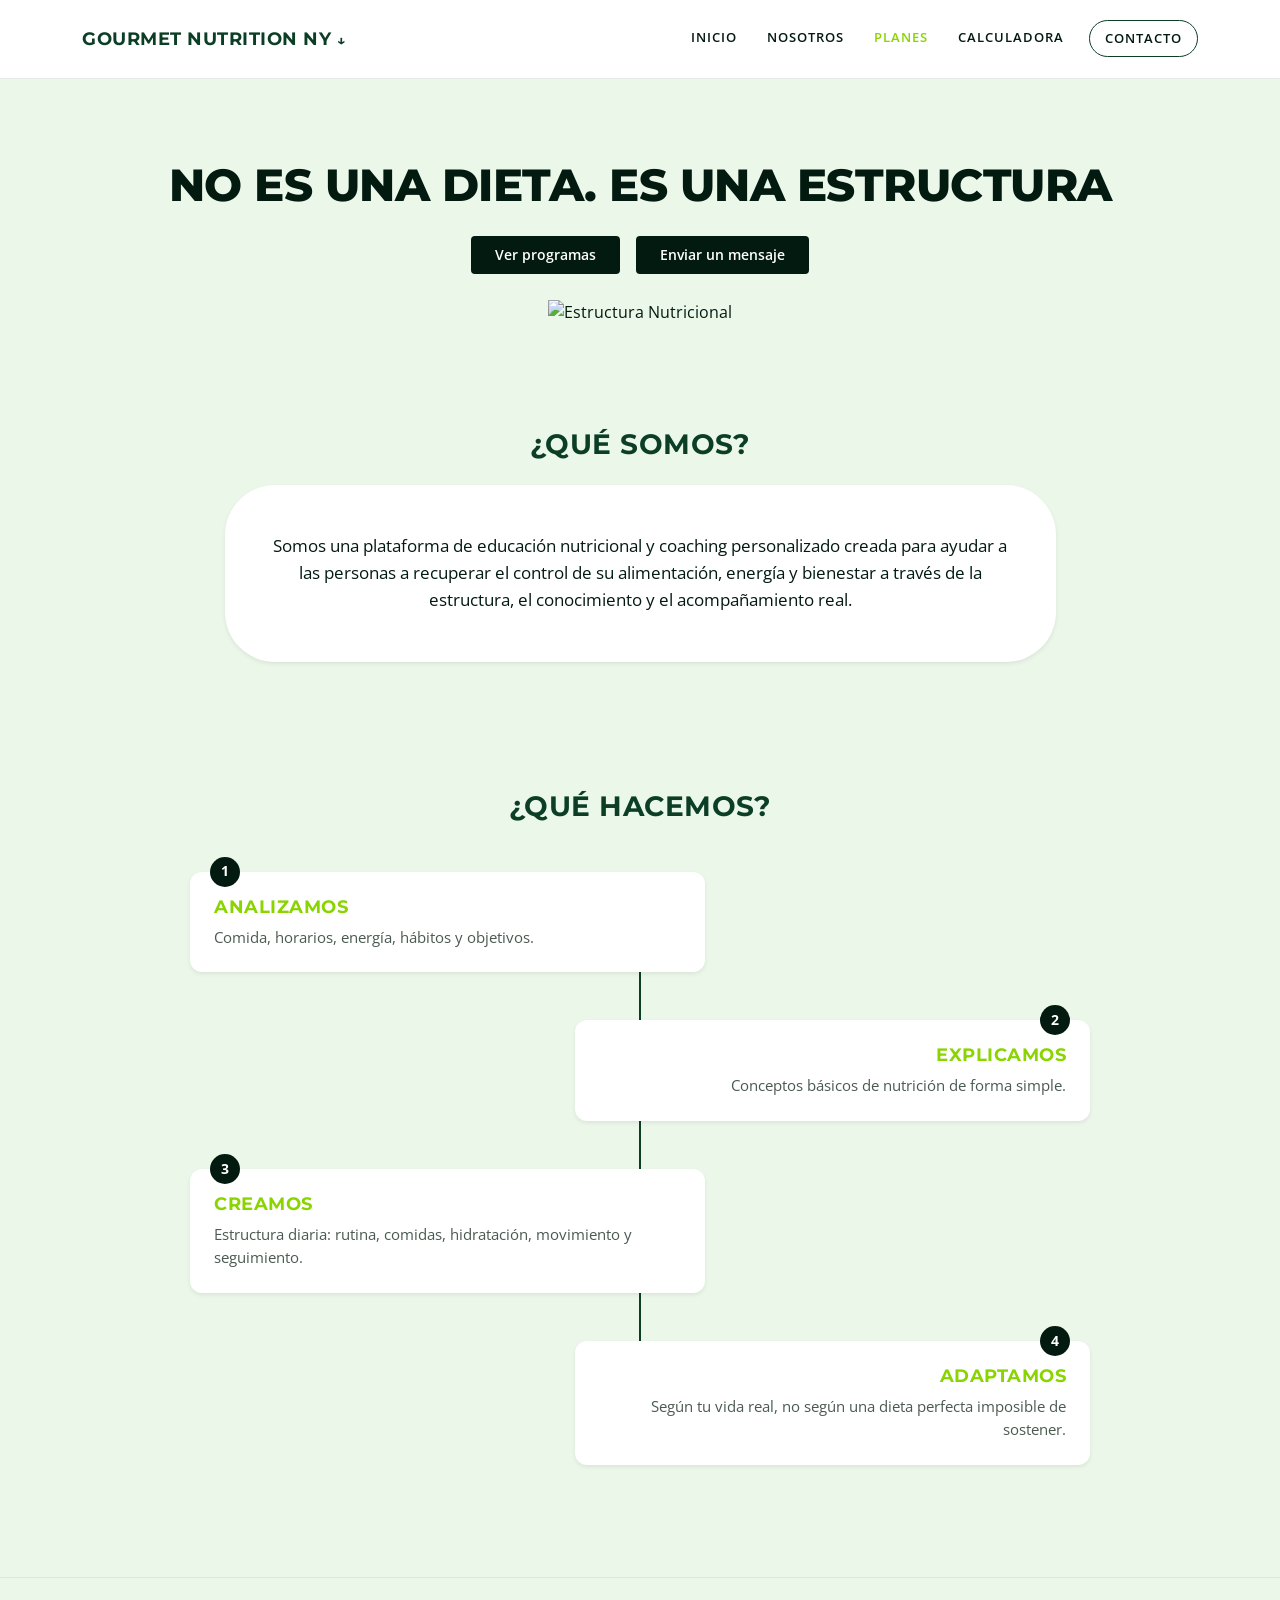
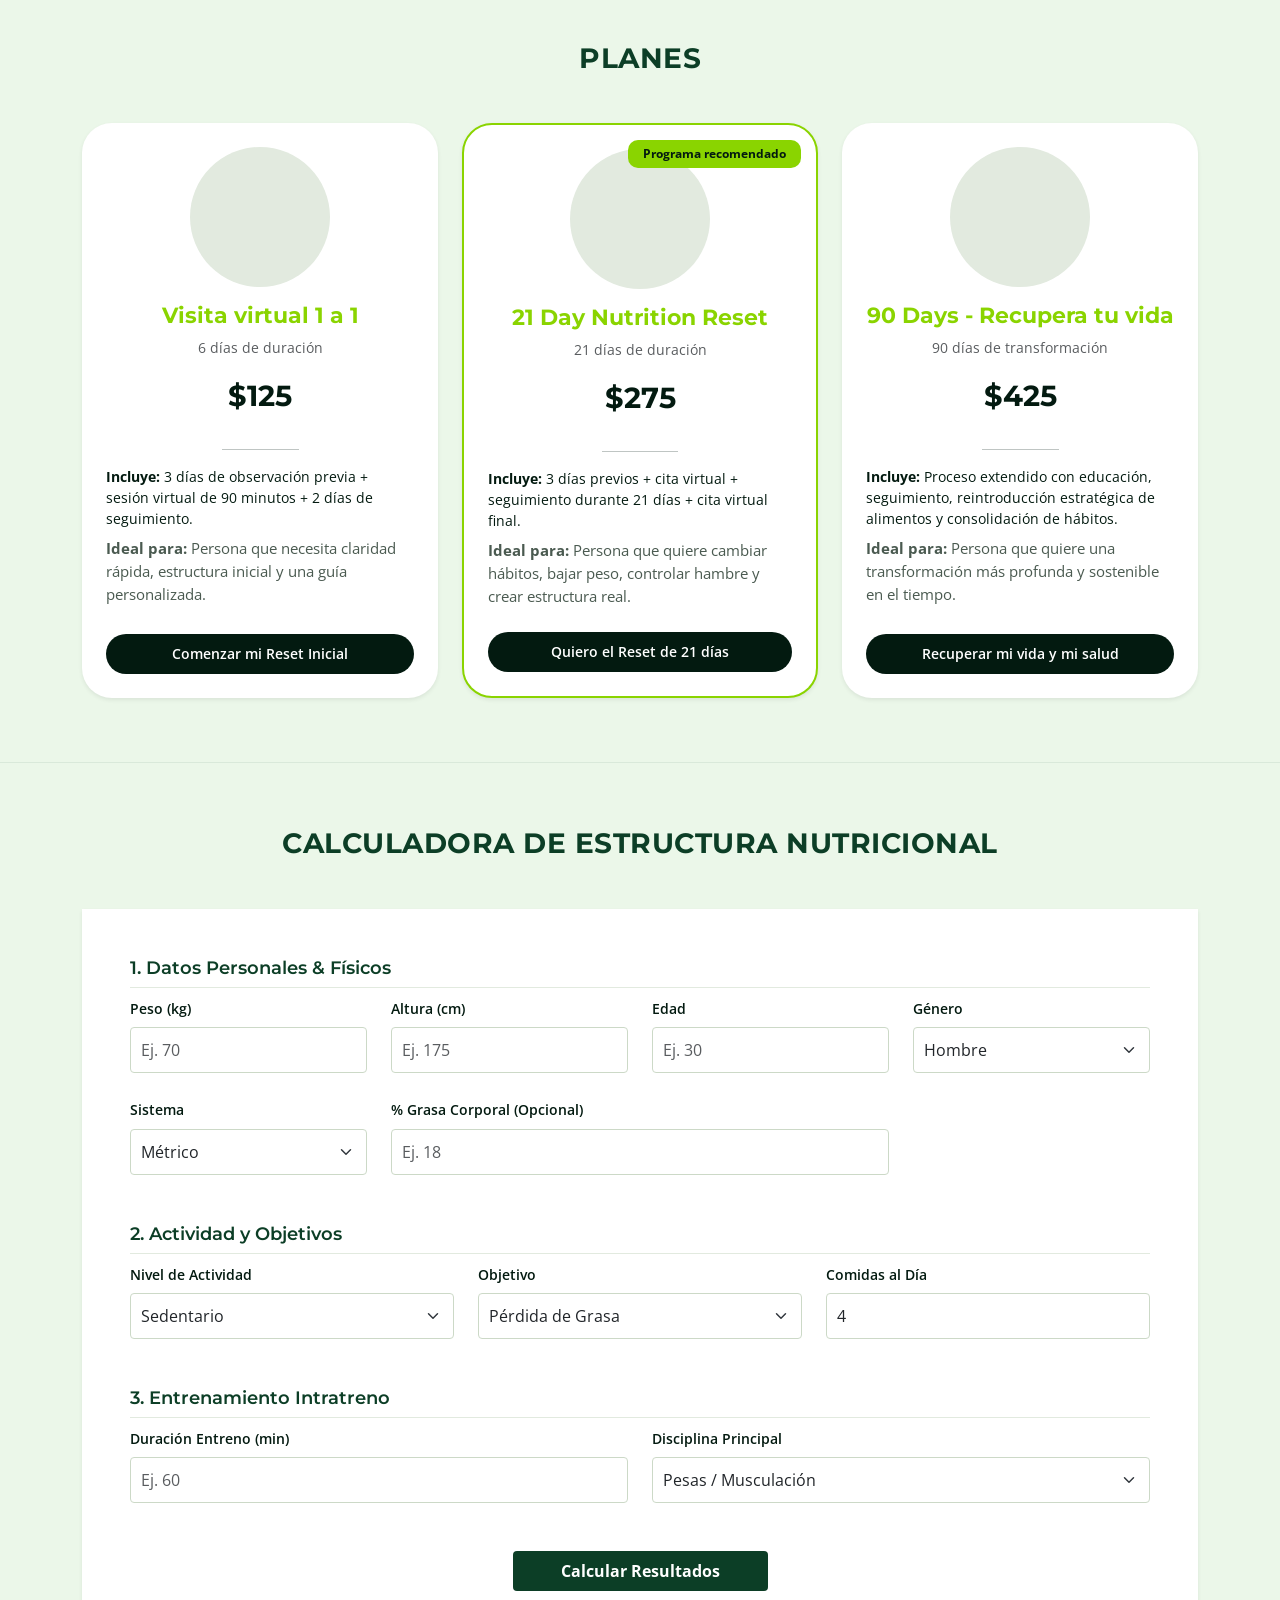
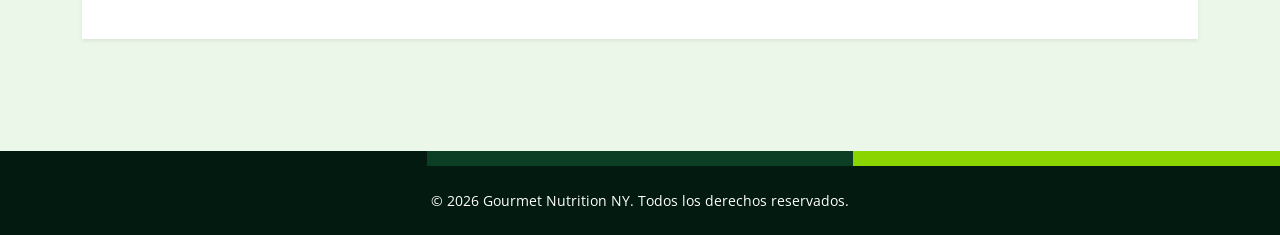
==== commit a5ad3e81: "Add files via upload" ====
--- a/index.html
+++ b/index.html
@@ -10,7 +10,7 @@
   <link rel="preconnect" href="https://fonts.gstatic.com" crossorigin>
   <link href="https://fonts.googleapis.com/css2?family=Montserrat:wght@400;600;700;800&family=Open+Sans:wght@400;600&display=swap" rel="stylesheet">
   
-  <link rel="stylesheet" href="style.css">
+  <link rel="stylesheet" href="styles.css">
   
   <script src="https://cdn.jsdelivr.net/npm/chart.js"></script>
 </head>
@@ -26,7 +26,7 @@
         <ul class="navbar-nav">
           <li class="nav-item"><a class="nav-link" href="#inicio">INICIO</a></li>
           <li class="nav-item"><a class="nav-link" href="#que-somos">NOSOTROS</a></li>
-          <li class="nav-item"><a class="nav-link" href="#planes">PLANES</a></li>
+          <li class="nav-item"><a class="nav-link active" href="plan.html">PLANES</a></li>
           <li class="nav-item"><a class="nav-link" href="#calculadora">CALCULADORA</a></li>
           <li class="nav-item"><a class="nav-link btn-nav-contact" href="#contacto">CONTACTO</a></li>
         </ul>
@@ -44,7 +44,7 @@
       </div>
 
       <div class="hero-image-container mt-4">
-        <img src="img/HERO.png" alt="Estructura Nutricional" class="img-fluid hero-bowl-img">
+        <img src="img/img.png" alt="Estructura Nutricional" class="img-fluid hero-bowl-img">
       </div>
     </div>
   </header>
@@ -260,22 +260,6 @@
                 <option value="weights">Pesas / Musculación</option>
                 <option value="runner">Corredor / Running</option>
               </select>
-            </div>
-          </div>
-
-          <h3 class="step-title mt-5">4. Macros (%)</h3>
-          <div class="row g-4 mb-4">
-            <div class="col-md-4">
-              <label for="proteinPct" class="form-label">Proteína</label>
-              <input type="number" id="proteinPct" class="form-control" value="30">
-            </div>
-            <div class="col-md-4">
-              <label for="fatPct" class="form-label">Grasas</label>
-              <input type="number" id="fatPct" class="form-control" value="25">
-            </div>
-            <div class="col-md-4">
-              <label for="carbPct" class="form-label">Carbohidratos</label>
-              <input type="number" id="carbPct" class="form-control" value="45">
             </div>
           </div>
 
--- a/styles.css
+++ b/styles.css
@@ -0,0 +1,370 @@
+:root {
+  /* Paleta Verde Oficial extraída de las imágenes */
+  --brand-dark: #031A10;       /* Verde ultra oscuro para textos principales y footer */
+  --brand-primary: #0C3E26;    /* Verde bosque para elementos primarios y botones */
+  --brand-accent: #8AD400;     /* Verde lima radiante para destacados e indicadores */
+  --brand-bg: #EBF7E9;         /* Fondo menta suave pastel de la página */
+  --card-bg: #FFFFFF;
+  --text-muted: #556B5D;
+}
+
+body {
+  font-family: 'Open Sans', sans-serif;
+  color: var(--brand-dark);
+  background-color: var(--brand-bg);
+}
+
+h1, h2, h3, h4, h5, .navbar-brand, .plan-price {
+  font-family: 'Montserrat', sans-serif;
+}
+
+.fw-extrabold {
+  font-weight: 800;
+}
+
+/* Navbar */
+.custom-navbar {
+  background-color: #FFFFFF;
+  border-bottom: 1px solid rgba(12, 62, 38, 0.1);
+  padding: 20px 0;
+}
+.custom-navbar .navbar-brand {
+  color: var(--brand-primary) !important;
+  font-size: 1.15rem;
+  letter-spacing: 0.5px;
+}
+.brand-arrow {
+  font-size: 0.9rem;
+}
+.custom-navbar .nav-link {
+  color: var(--brand-dark) !important;
+  font-size: 0.8rem;
+  font-weight: 600;
+  letter-spacing: 1px;
+  padding: 8px 15px !important;
+}
+.custom-navbar .nav-link:hover,
+.custom-navbar .nav-link.active {
+  color: var(--brand-accent) !important;
+}
+.btn-nav-contact {
+  border: 1px solid var(--brand-primary);
+  border-radius: 20px;
+  margin-left: 10px;
+}
+
+/* Hero Section */
+.hero-section {
+  padding: 80px 0 40px 0;
+  background-color: var(--brand-bg);
+}
+.hero-title {
+  color: var(--brand-dark);
+  font-size: 2.8rem;
+  letter-spacing: -0.5px;
+}
+.btn-brand-dark {
+  background-color: var(--brand-dark);
+  color: #FFFFFF;
+  font-size: 0.9rem;
+  font-weight: 600;
+  border-radius: 4px;
+  border: none;
+  transition: all 0.2s ease;
+}
+.btn-brand-dark:hover {
+  background-color: var(--brand-primary);
+  color: var(--brand-accent);
+}
+.hero-bowl-img {
+  max-width: 420px;
+  width: 100%;
+  height: auto;
+}
+
+/* Secciones Generales */
+.bg-brand-light {
+  background-color: var(--brand-bg);
+}
+.section-main-title {
+  color: var(--brand-primary);
+  font-weight: 700;
+  font-size: 1.75rem;
+  letter-spacing: 0.5px;
+}
+.border-top-layout {
+  border-top: 1px solid rgba(12, 62, 38, 0.08);
+}
+
+/* ¿Qué Somos? - Pill Banner */
+.pill-banner {
+  background-color: #FFFFFF;
+  border-radius: 50px;
+  display: inline-block;
+  width: 100%;
+}
+.lead-text {
+  font-size: 1.05rem;
+  line-height: 1.6;
+  color: var(--brand-dark);
+}
+
+/* ¿Qué Hacemos? - Timeline */
+.timeline-svg-line {
+  position: absolute;
+  left: 50%;
+  top: 40px;
+  bottom: 40px;
+  width: 2px;
+  background: var(--brand-primary);
+  transform: translateX(-50%);
+  z-index: 1;
+}
+.timeline-card {
+  border-radius: 12px;
+  z-index: 2;
+  border: none;
+}
+.step-number {
+  position: absolute;
+  top: -15px;
+  left: 20px;
+  background-color: var(--brand-dark);
+  color: #FFFFFF;
+  width: 30px;
+  height: 30px;
+  border-radius: 50%;
+  display: flex;
+  align-items: center;
+  justify-content: center;
+  font-weight: bold;
+  font-size: 0.85rem;
+}
+.text-md-end .step-number {
+  left: auto;
+  right: 20px;
+}
+.text-accent-green {
+  color: var(--brand-accent);
+  letter-spacing: 0.5px;
+  font-size: 1.15rem;
+}
+.text-muted-dark {
+  color: #4a5a50;
+  font-size: 0.95rem;
+}
+
+/* Tarjetas de Planes */
+.plan-card {
+  border-radius: 30px;
+  border: none;
+  transition: transform 0.3s ease;
+  position: relative;
+  overflow: hidden;
+}
+.plan-card:hover {
+  transform: translateY(-5px);
+}
+.plan-visual {
+  background-color: #E2EADF;
+  border-radius: 50%;
+  width: 140px;
+  height: 140px;
+}
+.plan-title {
+  color: var(--brand-accent);
+  font-size: 1.35rem;
+}
+.plan-price {
+  font-size: 1.8rem;
+  font-weight: 700;
+  color: var(--brand-dark);
+}
+.btn-plan {
+  background-color: var(--brand-dark);
+  color: #FFFFFF;
+  border-radius: 20px;
+  font-weight: 600;
+  font-size: 0.85rem;
+  padding: 10px;
+  border: none;
+}
+.btn-plan:hover {
+  background-color: var(--brand-primary);
+  color: #FFFFFF;
+}
+.featured-plan {
+  border: 2px solid var(--brand-accent);
+}
+.badge-featured {
+  background-color: var(--brand-accent);
+  color: var(--brand-dark);
+  font-weight: bold;
+  font-size: 0.75rem;
+  padding: 5px 15px;
+  position: absolute;
+  top: 15px;
+  right: 15px;
+  border-radius: 10px;
+}
+.btn-featured {
+  background-color: var(--brand-dark) !important;
+}
+
+/* Calculadora */
+.custom-calc-card {
+  border-radius: 0px;
+}
+.step-title {
+  font-size: 1.15rem;
+  color: var(--brand-primary);
+  border-bottom: 1px solid #e2eadf;
+  padding-bottom: 8px;
+  font-weight: 600;
+}
+.form-label {
+  font-size: 0.85rem;
+  font-weight: 600;
+  color: var(--brand-dark);
+}
+.form-control, .form-select {
+  border-radius: 4px;
+  border: 1px solid #ccd9c7;
+  padding: 10px;
+}
+.form-control:focus, .form-select:focus {
+  border-color: var(--brand-primary);
+  box-shadow: 0 0 0 0.25rem rgba(12, 62, 38, 0.1);
+}
+.btn-calc-submit {
+  background-color: var(--brand-primary);
+  color: #FFFFFF;
+  border: none;
+  font-weight: bold;
+  font-size: 1rem;
+  border-radius: 4px;
+  transition: all 0.2s ease;
+}
+.btn-calc-submit:hover {
+  background-color: var(--brand-dark);
+  color: var(--brand-accent);
+}
+
+/* Resultados Calculadora */
+.result-hero {
+  background-color: var(--brand-primary);
+}
+.text-accent {
+  color: var(--brand-accent) !important;
+}
+.result-card {
+  border-top: 4px solid var(--brand-primary) !important;
+  border-radius: 6px;
+}
+.border-dark-green { border-top-color: var(--brand-dark) !important; }
+.border-lime-green { border-top-color: var(--brand-accent) !important; }
+.border-mid-green { border-top-color: var(--brand-primary) !important; }
+
+.color-dark-green { color: var(--brand-dark); }
+.color-lime-green { color: var(--brand-accent); }
+.color-mid-green { color: var(--brand-primary); }
+
+.table-custom-header {
+  background-color: var(--brand-primary);
+  color: white;
+}
+.table-custom-header th {
+  background-color: var(--brand-primary) !important;
+  color: white !important;
+}
+
+/* ==========================================================================
+   NUEVOS ESTILOS: MÓDULO INTERACTIVO DE INGREDIENTES (PLANES)
+   ========================================================================== */
+
+/* Conmutador de idiomas */
+.btn-lang {
+  background-color: #FFFFFF;
+  color: var(--brand-dark);
+  border: 1px solid rgba(12, 62, 38, 0.15);
+  font-weight: 600;
+  font-size: 0.85rem;
+  border-radius: 30px;
+  padding: 6px 16px;
+  transition: all 0.2s ease;
+}
+.btn-lang.active, .btn-lang:hover {
+  background-color: var(--brand-primary);
+  color: #FFFFFF;
+  border-color: var(--brand-primary);
+}
+
+/* Botones de navegación de categorías */
+.category-nav .btn-category {
+  background-color: #FFFFFF;
+  color: var(--brand-dark);
+  font-weight: 600;
+  border: 1px solid rgba(12, 62, 38, 0.1);
+  font-size: 0.9rem;
+  padding: 10px 20px;
+  border-radius: 6px;
+  transition: all 0.2s ease;
+}
+.category-nav .btn-category:hover,
+.category-nav .btn-category.active {
+  background-color: var(--brand-primary);
+  color: #FFFFFF !important;
+}
+
+/* Ocultación/Visualización de secciones */
+.market-section {
+  display: none;
+}
+.market-section.active {
+  display: block;
+  animation: fadeIn 0.4s ease forwards;
+}
+
+/* Tarjeta Destacada de Introducción Nutricional */
+.intro-nutrition-card {
+  background: linear-gradient(135deg, var(--brand-primary), var(--brand-dark));
+  border-radius: 16px;
+  box-shadow: 0 4px 15px rgba(3, 26, 16, 0.15);
+}
+
+/* Tarjetas de items de ingredientes individuales */
+.market-item-card {
+  background-color: #FFFFFF;
+  border: 1px solid rgba(12, 62, 38, 0.08);
+  border-radius: 12px;
+  transition: transform 0.2s ease, box-shadow 0.2s ease;
+}
+.market-item-card:hover {
+  transform: translateY(-3px);
+  box-shadow: 0 6px 15px rgba(12, 62, 38, 0.08);
+}
+.market-item-card h3 {
+  color: var(--brand-primary);
+}
+
+/* Contenedor Cuaderno (Lista de Compras) */
+.notebook-container {
+  background-color: #FFFFFF;
+  border: 1px solid rgba(12, 62, 38, 0.1);
+  border-radius: 16px;
+  background-image: linear-gradient(rgba(12, 62, 38, 0.05) 1px, transparent 1px);
+  background-size: 100% 32px;
+}
+.notebook-list {
+  list-style-type: square;
+  padding-left: 1.5rem;
+  margin: 0;
+  line-height: 32px; /* Alineación perfecta con el renglón */
+  color: var(--brand-dark);
+  font-weight: 600;
+}
+
+@keyframes fadeIn {
+  from { opacity: 0; transform: translateY(8px); }
+  to { opacity: 1; transform: translateY(0); }
+}
